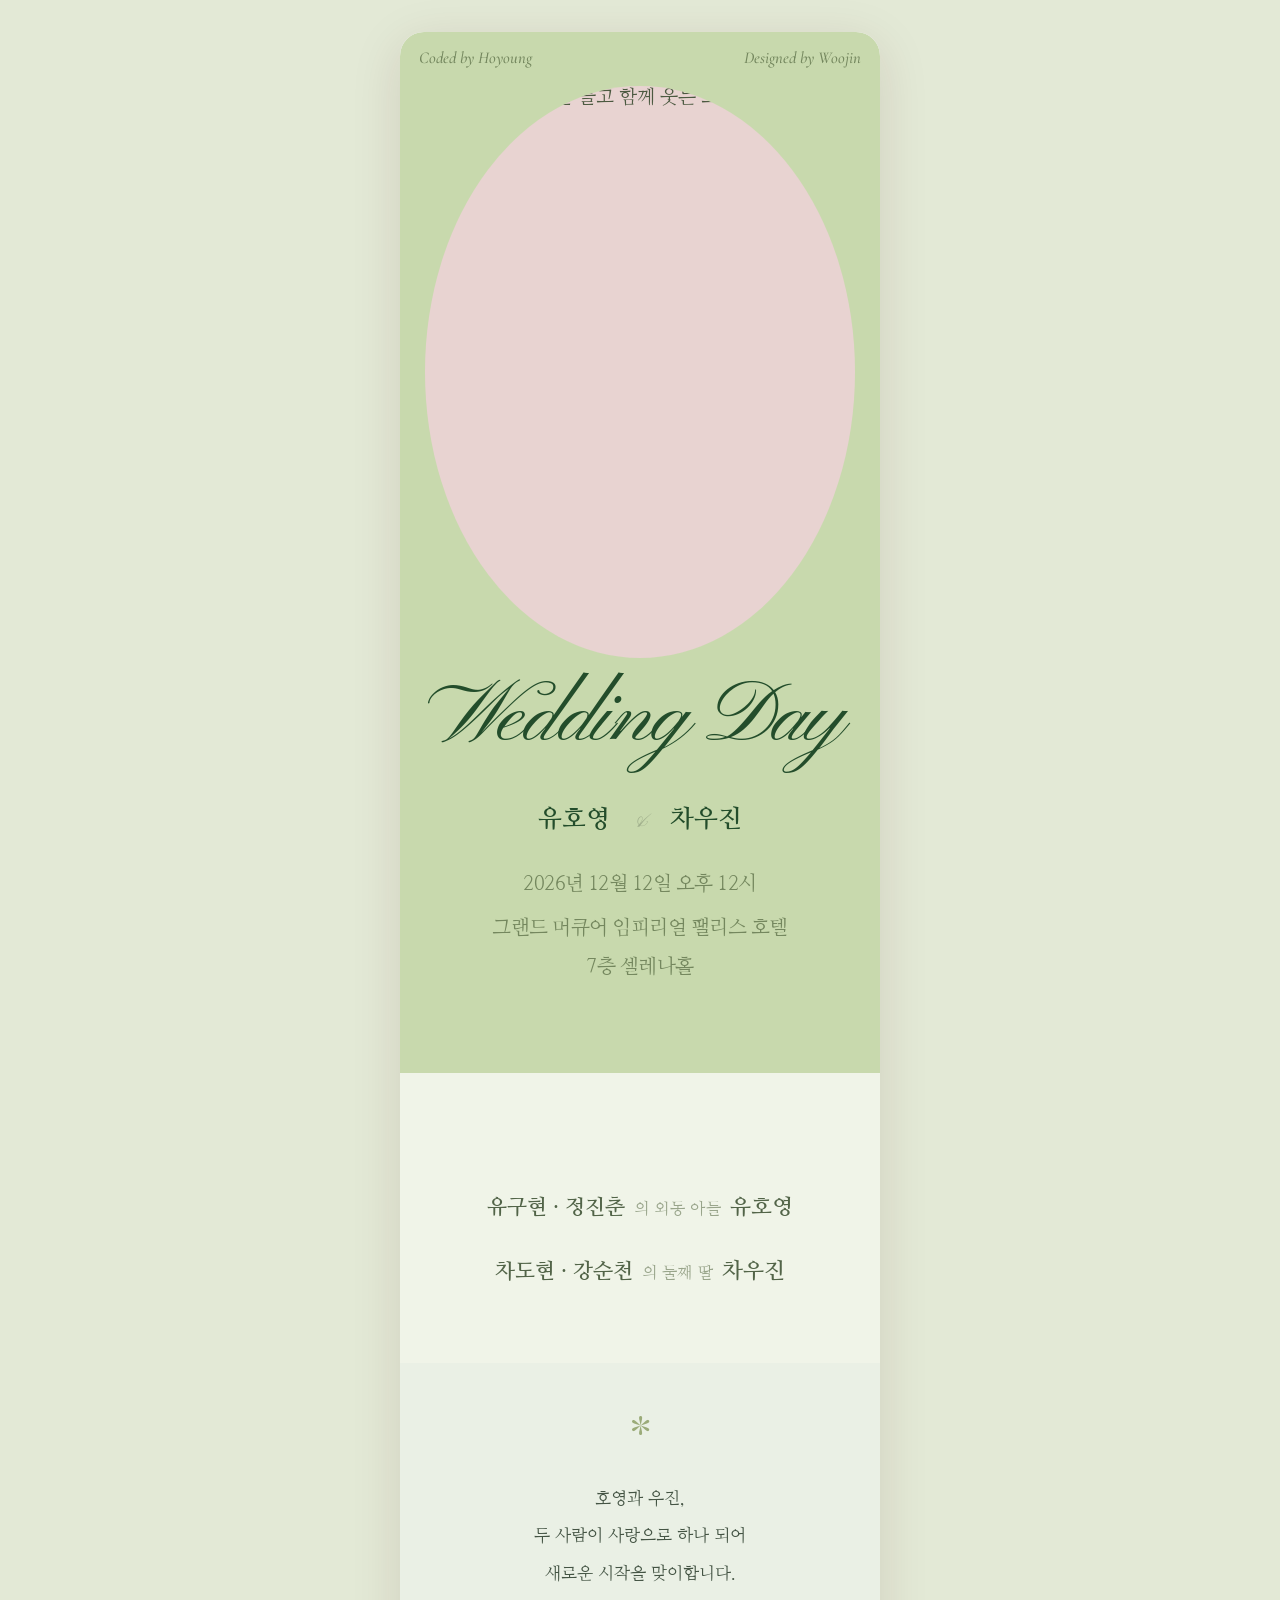
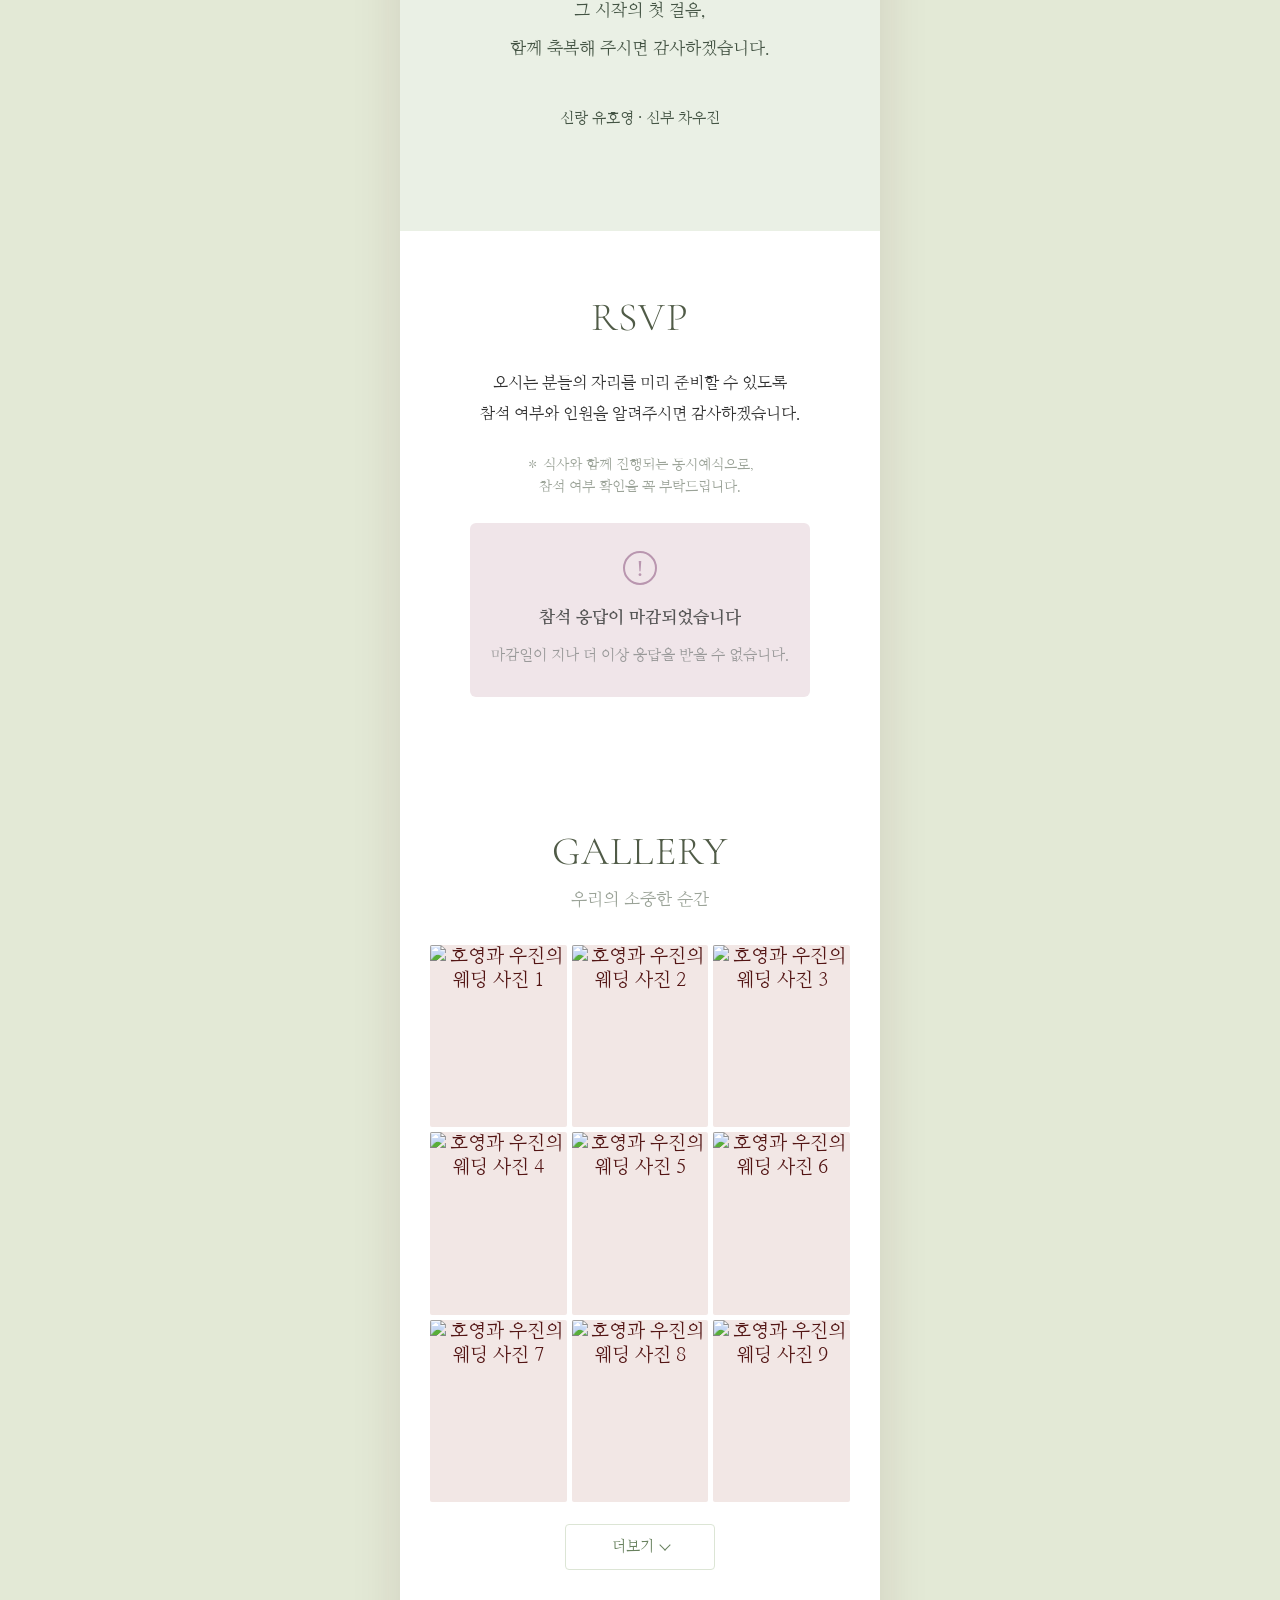
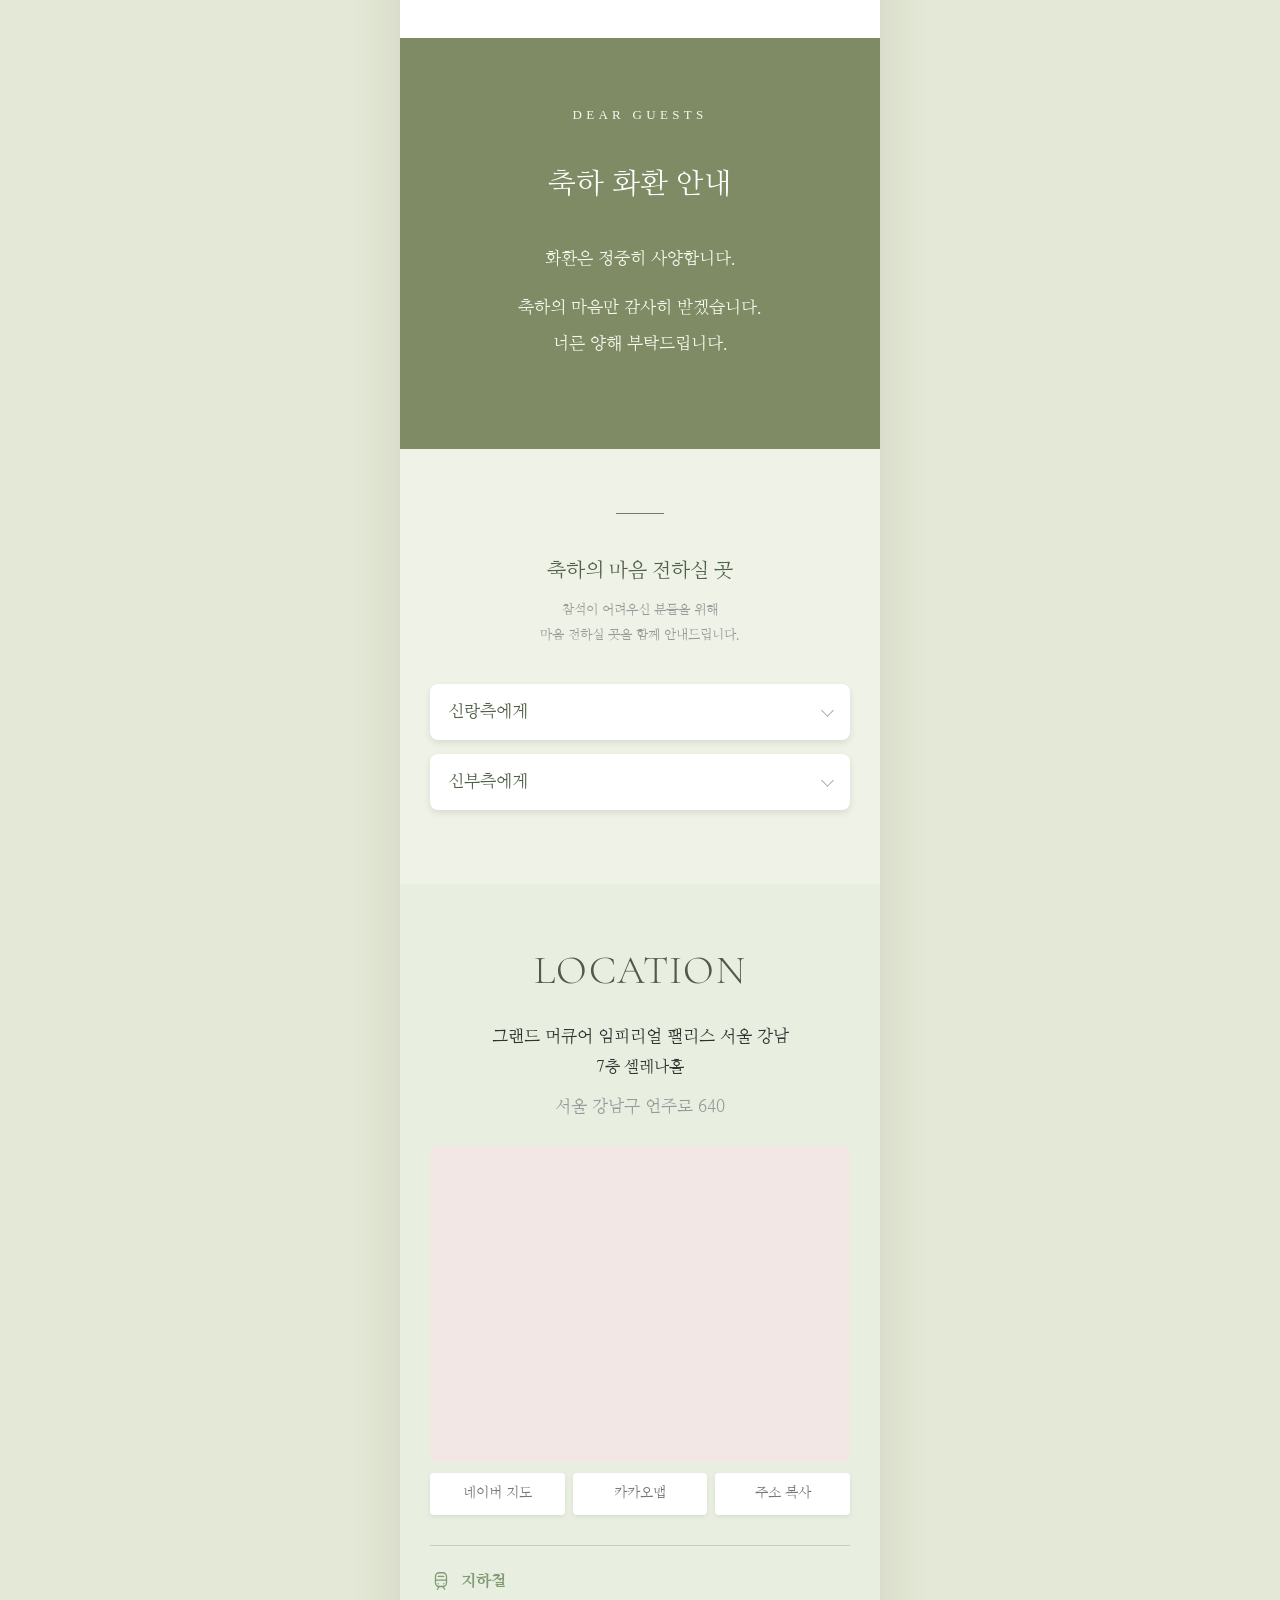
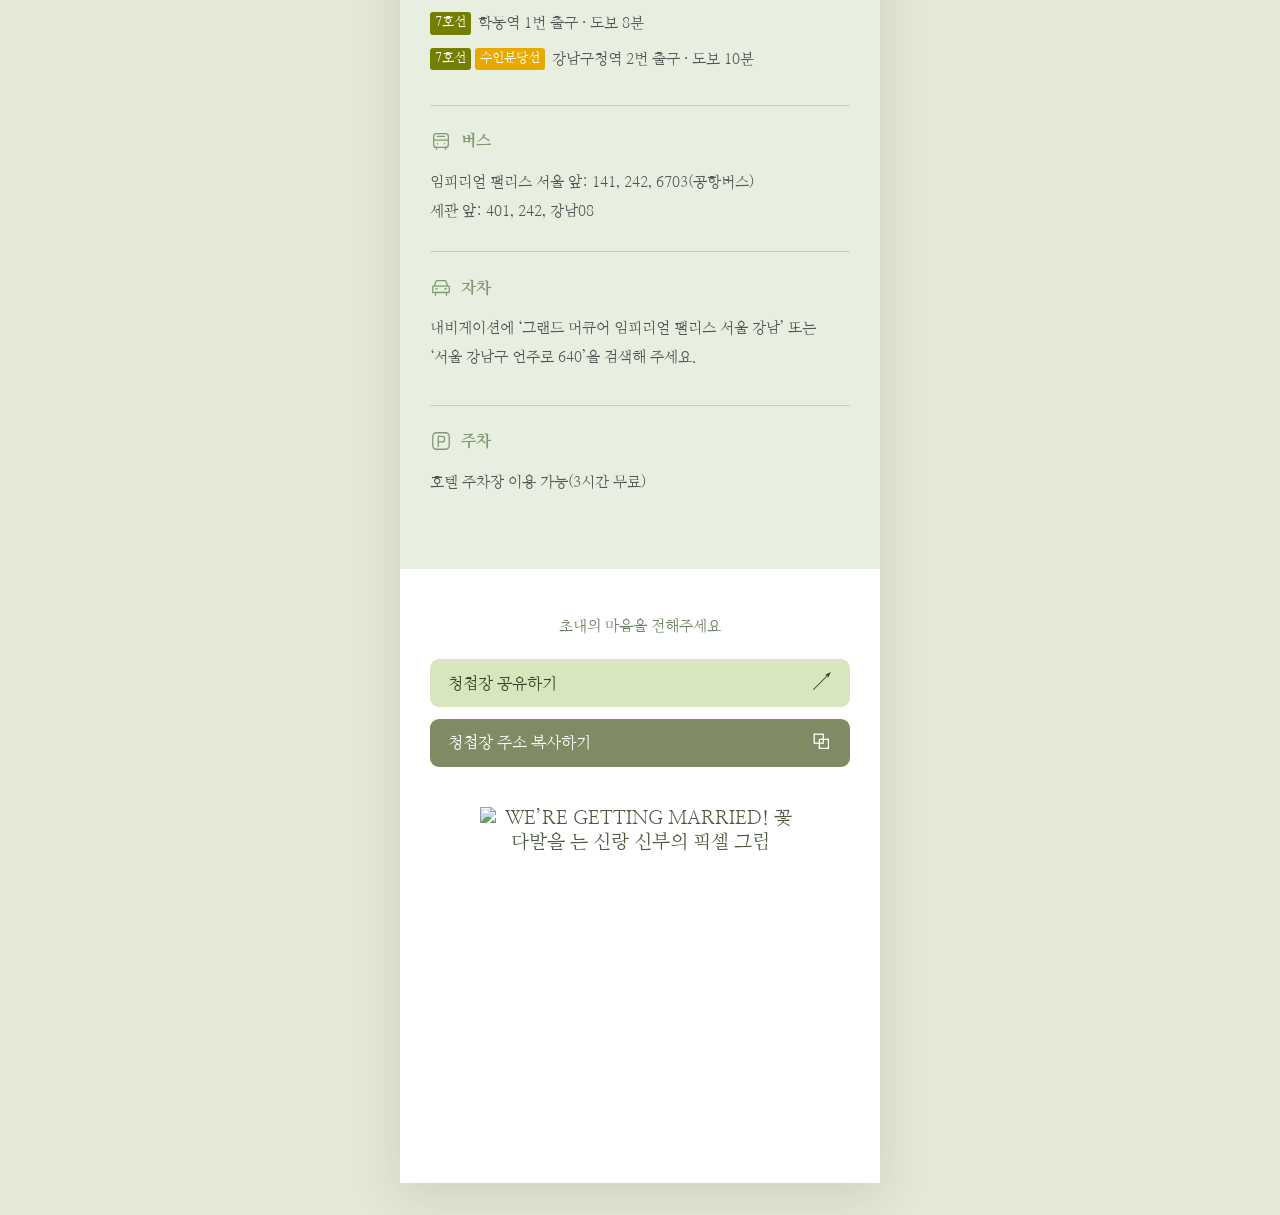
==== share.html @ ba8b5c16 "Add files via upload" ====
<!doctype html><html lang="ko"><head><meta charset="utf-8"><meta name="viewport" content="width=device-width,initial-scale=1"><title>호영과 우진, 결혼합니다</title><meta name="description" content="2026년 12월 12일 토요일 오후 12시">
<link rel="canonical" href="https://hoyoung-woojin.github.io/Wedding_Invitation/share.html">
<meta property="og:type" content="website"><meta property="og:locale" content="ko_KR"><meta property="og:title" content="유호영 ♥ 차우진 결혼합니다"><meta property="og:description" content="2026년 12월 12일 토요일 오후 12시"><meta property="og:url" content="https://hoyoung-woojin.github.io/Wedding_Invitation/share.html"><meta property="og:image" content="https://hoyoung-woojin.github.io/wedding-invitation/images/thumbnail_v2.jpg"><meta property="og:image:width" content="1200"><meta property="og:image:height" content="630"><meta property="og:image:alt" content="유호영 ♥ 차우진 결혼합니다"><meta name="twitter:card" content="summary_large_image"><meta name="twitter:title" content="유호영 ♥ 차우진 결혼합니다"><meta name="twitter:description" content="2026년 12월 12일 토요일 오후 12시"><meta name="twitter:image" content="https://hoyoung-woojin.github.io/wedding-invitation/images/thumbnail_v2.jpg">
<style>

@import url('https://fonts.googleapis.com/css2?family=Cormorant:ital,wght@1,500&family=Cormorant+Garamond:wght@300&family=Pinyon+Script&display=swap');

@import url('https://fonts.googleapis.com/css2?family=Nanum+Myeongjo:wght@400;700;800&display=swap');



*{box-sizing:border-box}body{margin:0;background:#d0b5b3;color:#531514;font-family:Georgia,'Noto Serif KR',serif}main{max-width:480px;margin:32px auto;background:#f2e7e5;border-radius:24px 24px 0 0;min-height:90vh;text-align:center;box-shadow:0 12px 50px #53151420}header{padding:70px 24px;background:#e8d3d1;border-radius:inherit}h1{font-size:calc(48px + 2pt);font-weight:400;font-style:italic;margin:12px 0 32px}h2{font-weight:400}p{line-height:1.8}section{padding:38px 24px;background:white}button,input,select,textarea{font:inherit}button{cursor:pointer;min-height:46px;padding:10px 18px;border-radius:9px;border:1px solid #8d615f;background:white;color:#531514}button.primary{background:#8d615f;color:white;border-color:#8d615f}dialog{width:min(440px,calc(100% - 28px));max-height:90dvh;border:0;border-radius:16px;padding:26px;color:#313131;background:#fff;overflow:auto}dialog::backdrop{background:rgba(0,0,0,.5)}dialog h2{text-align:center;margin-top:0;font-size:calc(30px + 2pt)}label{display:block;margin:16px 0 6px;font-size:calc(14px + 2pt)}input,select,textarea{display:block;width:100%;border:1px solid #d9cfcc;border-radius:7px;padding:12px;background:white;color:#313131}fieldset{padding:0;border:0;margin:14px 0}legend{font-size:calc(14px + 2pt);margin-bottom:7px}.options{display:flex;gap:8px}.options label{flex:1;margin:0;display:flex;align-items:center;gap:7px;padding:12px;border:1px solid #d9cfcc;border-radius:7px}.options input{width:auto}small{display:block;line-height:1.6;color:#777}.actions{display:flex;gap:10px;margin-top:22px}.actions button{flex:1}.consent{display:flex;align-items:flex-start;gap:8px;line-height:1.5}.consent input{width:auto;margin-top:4px}#status{line-height:1.6;font-size:calc(14px + 2pt)}button:disabled{opacity:.6;cursor:wait}[hidden]{display:none!important}@media(max-width:500px){main{margin:0;border-radius:0}header{padding-top:54px}}







body{font-family:'Nanum Myeongjo',serif}header h1{font-family:'Pinyon Script',cursive;font-style:normal;color:#521514;font-size:calc(64px + 2pt)}header h2{font-weight:700;font-size:calc(22px + 2pt)}header p{color:#8d615f;font-size:calc(14px + 2pt)}.credits{display:flex;justify-content:space-between;font-family:'Cormorant',serif;font-style:italic;font-size:calc(16px + 2pt);color:#8d615f;margin-bottom:35px}section h2{font-family:'Cormorant Garamond',serif;font-size:calc(38px + 2pt);font-weight:300;color:#313131}section p{font-size:calc(14px + 2pt);color:#313131}section small{color:#aeaeae}dialog{background:#f8f8f8;border-radius:5px;padding:30px 22px 22px;width:min(400px,calc(100% - 32px));max-height:88dvh}dialog h2{font-size:calc(19px + 2pt);margin:2px 0 14px}dialog>.intro{text-align:center;color:#b996af;font-size:calc(12px + 2pt);margin-bottom:24px}label,legend{color:#777;font-size:calc(12px + 2pt)}input,textarea{border:1px solid #eee;border-radius:5px;box-shadow:0 2px 5px #00000012;font-size:calc(14px + 2pt)}.options label{position:relative;justify-content:center;background:white;border-color:#eee;box-shadow:0 2px 5px #00000018;color:#999;font-size:calc(13px + 2pt)}.options label:has(input:checked){background:#b996af;border-color:#b996af;color:white}.options input{position:absolute;width:1px;height:1px;opacity:0}.options label:focus-within{outline:2px solid #8d615f;outline-offset:2px}button.primary{background:#b996af;border-color:#b996af}button{border-radius:5px}button:focus-visible{outline:2px solid #531514;outline-offset:3px}.counter{display:flex;align-items:center;justify-content:space-between;background:white;padding:10px 12px;border:1px solid #eee;border-radius:5px}.counter span{font-size:calc(13px + 2pt)}.counter-controls{display:flex;align-items:center;gap:15px}.counter button{padding:0;width:44px;min-height:44px;font-size:calc(22px + 2pt);color:#8d615f;border-color:#d0b5b3}.counter output{min-width:25px;text-align:center;font-size:calc(17px + 2pt)}.counter button:disabled{opacity:.35;cursor:default}#total{font-size:calc(12px + 2pt);color:#8d615f;margin:8px 0 14px}.privacy{margin-top:14px;font-size:calc(10px + 2pt)}.consent{font-size:calc(11px + 2pt)}.actions{margin-top:16px}.actions button{font-size:calc(13px + 2pt)}.actions #close{flex:0 0 80px;border-color:#ddd;color:#777}#status:empty{display:none}@media(max-width:500px){dialog{padding:26px 18px 18px}header h1{font-size:calc(58px + 2pt)}}



#welcome{width:min(360px,calc(100% - 40px));padding:38px 22px 16px;text-align:center;background:#fafafa;box-shadow:0 10px 35px #00000020}#welcome h2{color:#b996af;font-size:calc(21px + 2pt);margin:4px 0 16px}.welcome-note{color:#999;font-size:calc(13px + 2pt);line-height:1.8;margin:0 0 26px}.wedding-card{background:#e7dce8;padding:20px 18px 24px;border-radius:5px;color:#827b82;font-size:calc(14px + 2pt);line-height:1.9}.wedding-card .couple{font-size:calc(14px + 2pt);color:#555;margin:2px 0 18px}.couple span{padding:0 8px}.wedding-card hr{border:0;border-top:1px solid #d9ccdc;margin:0 0 18px}.wedding-card p{margin:16px 0}.wedding-card .primary{display:block;width:100%;margin-top:22px;font-size:calc(14px + 2pt)}#welcome-close{border:0;background:transparent;color:#999;margin:14px auto 0;min-width:90px;font-size:calc(14px + 2pt)}



.consent{display:grid;grid-template-columns:16px minmax(0,1fr);align-items:center;column-gap:8px;line-height:1.6;min-height:28px}.consent input[type="checkbox"]{display:block;width:16px;height:16px;min-width:16px;margin:0;padding:0;box-shadow:none;border-radius:0;accent-color:#b996af}.consent span{display:block;margin:0;padding:0}



/* iPhone: keep editable controls at 16px to avoid focus zoom. */

#form input:not([type="checkbox"]):not([type="radio"]):not([type="hidden"]),#form textarea,#form select{font-size:calc(16px + 2pt)}

.privacy{display:block;width:100%;margin:18px 0 0;padding:0;font-size:calc(10px - 1pt + 2pt);color:#aaa;line-height:1.8;text-align:justify;overflow-wrap:anywhere}

@keyframes popup-fade-in{from{opacity:0;transform:translateY(8px)}to{opacity:1;transform:translateY(0)}}

@keyframes backdrop-fade-in{from{background-color:rgba(0,0,0,0)}to{background-color:rgba(0,0,0,.5)}}

dialog[open]{animation:popup-fade-in .4s ease-out both}dialog[open]::backdrop{animation:backdrop-fade-in .4s ease-out both}

@media(prefers-reduced-motion:reduce){dialog[open],dialog[open]::backdrop{animation:none}}



#phone::placeholder{font-size:calc(13px + 2pt);opacity:1;color:#999}

.privacy{padding:0 5px;letter-spacing:-.3px;word-break:keep-all;overflow-wrap:normal;text-align:justify}


/* 본문 1차: RSVP 모달 스타일은 기존 최종본 유지 */
.cover{padding:22px 26px 56px;background:#e8d3d1}.cover .credits{font-size:calc(17px + 2pt);margin:0 0 22px;gap:12px}.cover-photo{width:100%;max-width:320px;aspect-ratio:3/4;margin:0 auto;overflow:hidden;border-radius:50%;background:#f3e9e7;position:relative}.cover-photo img{display:block;width:100%;height:100%;object-fit:cover;object-position:center}.photo-placeholder{height:100%;display:flex;flex-direction:column;align-items:center;justify-content:center;gap:18px;color:#b18f8c;font-size:calc(12px + 2pt);letter-spacing:.03em;background:radial-gradient(ellipse at 40% 30%,#fff8f4,#eddbd7)}.photo-initials{font-family:'Cormorant',serif;font-style:italic;font-size:calc(52px + 2pt);font-weight:500;letter-spacing:0}.cover h1{position:relative;font-family:'Pinyon Script',cursive;font-size:calc(clamp(48px,13vw,66px) + 2pt);font-weight:400;line-height:1.15;margin:-12px 0 24px;color:#521514}.cover h2{font-size:calc(19px + 2pt);font-weight:700;margin:0 0 18px}.name-divider{font-family:'Cormorant',serif;font-style:italic;font-weight:500;font-size:calc(18px + 2pt);margin:0 9px}.cover p{font-size:calc(12px + 2pt);line-height:1.9;color:#8d615f}.cover-date{margin:0 0 7px}.cover-venue{margin:0}.family{background:#f2e7e5;padding:46px 16px 24px}.family p{display:flex;align-items:baseline;justify-content:center;gap:6px;flex-wrap:wrap;font-size:calc(12px + 2pt);line-height:1.9;color:#531514;margin:9px 0}.family .relationship{font-size:calc(10px + 2pt);color:#8d615f}.family strong{font-size:calc(13px + 2pt);font-weight:700}.invitation{background:#f2e7e5;padding:32px 18px 60px}.invitation-star{display:block;color:#b996af;font-size:calc(29px + 2pt);margin-bottom:23px}.invitation p{font-size:calc(14px + 2pt);line-height:2.1;color:#313131;margin:0}.invitation .signature{font-size:calc(12px + 2pt);margin-top:25px}.rsvp-section{padding:48px 20px 52px}.rsvp-section h2{margin:0 0 22px}.rsvp-section p{font-size:calc(13px + 2pt);line-height:1.9}.rsvp-section small{font-size:calc(11px + 2pt)}.rsvp-section button{width:min(100%,300px);margin-top:12px;font-size:calc(13px + 2pt)}
@media(max-width:500px){.cover{padding:20px 24px 48px}.cover .credits{font-size:calc(15px + 2pt)}.cover-photo{max-width:300px}.cover h1{font-size:calc(clamp(44px,13vw,62px) + 2pt)}.cover h2{font-size:calc(18px + 2pt)}}

.gallery-section{background:#fff;padding:48px 20px 52px}.gallery-section h2{margin:0 0 12px}.gallery-caption{font-size:calc(11px!important + 2pt);color:#aeaeae!important;margin:0 0 25px}.gallery-grid{display:grid;grid-template-columns:repeat(3,minmax(0,1fr));gap:6px}.gallery-thumb{border:0;border-radius:2px;padding:0;min-height:0;aspect-ratio:3/4;overflow:hidden;display:block;width:100%;background:#f2e7e5}.gallery-thumb img{display:block;width:100%;height:100%;object-fit:cover}.gallery-placeholder{width:100%;height:100%;display:flex;flex-direction:column;align-items:center;justify-content:center;gap:9px;background:linear-gradient(145deg,#f6edeb,#e8d3d1);color:#9f7f7c;font-size:calc(9px + 2pt)}.gallery-placeholder span{font-family:'Cormorant Garamond',serif;font-size:calc(27px + 2pt);font-weight:300}.gallery-thumb:nth-child(3n+2) .gallery-placeholder{background:linear-gradient(145deg,#eee7ed,#e1d2df)}#gallery-more{display:block;border:1px solid #e9dedc;border-radius:4px;margin:22px auto 0;padding:10px 22px;color:#8d615f;font-size:calc(12px + 2pt);width:150px}.gallery-reveal{animation:gallery-reveal .4s ease both}@keyframes gallery-reveal{from{opacity:0;transform:translateY(8px)}to{opacity:1;transform:translateY(0)}}#photo-modal{width:100vw;max-width:none;height:100dvh;max-height:none;margin:0;border-radius:0;padding:0;background:#171417;color:#fff;overflow:hidden}#photo-modal::backdrop{background:#171417}.photo-toolbar{position:absolute;top:0;left:0;right:0;z-index:2;display:flex;align-items:center;justify-content:space-between;padding:calc(10px + env(safe-area-inset-top)) 18px 10px;background:linear-gradient(#0008,transparent);font-size:calc(13px + 2pt)}.photo-toolbar button,.photo-navigation button{border:0;background:#ffffff15;color:white;min-height:44px;border-radius:4px}.photo-toolbar button{font-size:calc(13px + 2pt)}#photo-stage{width:100%;height:100%;display:flex;align-items:center;justify-content:center;padding:75px 18px 85px;touch-action:pan-y;user-select:none}#photo-stage img{display:block;max-width:100%;max-height:100%;object-fit:contain}#photo-stage .gallery-placeholder{width:min(100%,440px);height:auto;aspect-ratio:3/4;max-height:100%;border-radius:3px;font-size:calc(13px + 2pt)}#photo-stage .gallery-placeholder span{font-size:calc(60px + 2pt)}.photo-navigation{position:absolute;bottom:calc(20px + env(safe-area-inset-bottom));left:0;right:0;display:flex;justify-content:center;gap:26px}.photo-navigation button{width:54px;font-size:calc(30px + 2pt);padding:0}
@media(prefers-reduced-motion:reduce){.gallery-reveal{animation:none}}

.account-section{padding:48px 24px 50px;background:#f2e7e5;color:#531514}.account-section #account-heading{font-family:'Nanum Myeongjo',serif;font-size:calc(20px + 2pt);color:#531514;font-weight:400;margin:0 0 18px}.account-intro{font-size:calc(12px!important + 2pt);color:#8d615f!important;margin:0 0 28px}.account-group{border:1px solid #dfcecb;border-radius:5px;background:#fbf7f6;margin:10px 0;text-align:left;overflow:hidden}.account-group summary{display:flex;align-items:center;justify-content:space-between;cursor:pointer;list-style:none;padding:16px 18px;min-height:50px;font-size:calc(13px + 2pt);color:#531514}.account-group summary::-webkit-details-marker{display:none}.account-group summary::after{content:'+';font-size:calc(19px + 2pt);color:#8d615f}.account-group[open] summary::after{content:'−'}.account-group summary:focus-visible{outline:2px solid #8d615f;outline-offset:-3px}.account-list{padding:0 16px}.account-row{display:grid;grid-template-columns:minmax(0,1fr) auto;gap:12px;align-items:center;padding:15px 0;border-top:1px solid #eadeda}.account-person{display:block;color:#531514;font-size:calc(12px + 2pt);margin-bottom:7px}.account-number{display:block;color:#8d615f;font-size:calc(12px + 2pt);line-height:1.6;overflow-wrap:anywhere}.account-copy{padding:7px 12px;min-height:44px;border:1px solid #d8c4c1;color:#8d615f;background:transparent;font-size:calc(11px + 2pt)}.account-pending{font-size:calc(11px + 2pt);color:#aaa}.account-status{font-size:calc(12px!important + 2pt);color:#8d615f!important;line-height:1.7;margin:14px 0 0}.account-status:empty{display:none}#account-manual{text-align:left;margin-top:12px}#account-manual label{font-size:calc(11px + 2pt);color:#8d615f}#account-copy-text{font-size:calc(16px + 2pt);user-select:text}

.location-section{background:#fff;padding:48px 24px 52px}.location-section h2{margin:0 0 24px}.location-venue{font-size:calc(14px!important + 2pt);line-height:1.9;color:#313131!important;margin:0 0 10px}.location-venue span{font-size:calc(13px + 2pt)}.location-address{font-size:calc(12px!important + 2pt);color:#999!important;margin:0 0 24px}.location-map{width:100%;aspect-ratio:4/3;background:#f2e7e5;border-radius:4px;overflow:hidden}.location-map iframe{border:0;width:100%;height:100%;display:block}.map-buttons{display:grid;grid-template-columns:repeat(3,minmax(0,1fr));gap:6px;margin-top:12px}.map-buttons a,.map-buttons button{display:flex;align-items:center;justify-content:center;min-height:44px;padding:8px 3px;border:1px solid #e5d8d5;border-radius:4px;background:#fff;color:#8d615f;text-decoration:none;font-family:inherit;font-size:calc(11px + 2pt)}.map-buttons a:focus-visible,.hotel-phone:focus-visible{outline:2px solid #8d615f;outline-offset:3px}#location-status{font-size:calc(11px!important + 2pt);color:#8d615f!important;margin:12px 0 0}#location-status:empty{display:none}#address-manual{text-align:left;margin-top:10px}#address-copy-text{font-size:calc(16px + 2pt);user-select:text}.transport-info{text-align:left;margin-top:24px}.transport-block{padding:21px 0;border-bottom:1px solid #eee5e3}.transport-block h3{font-size:calc(13px + 2pt);font-weight:700;color:#531514;margin:0 0 11px}.transport-block p{font-size:calc(12px + 2pt);line-height:1.9;color:#777;margin:7px 0;word-break:keep-all}.line-badge{display:inline-block;border-radius:3px;padding:0 5px;margin:0 2px 3px 0;color:white;font-size:calc(10px + 2pt);line-height:1.8}.line-seven{background:#747f00}.line-bundang{background:#e7a900}.hotel-phone{display:inline-block;margin-top:22px;font-size:calc(11px + 2pt);text-decoration:none;color:#999;min-height:44px;padding:12px}

.share-section{background:#f2e7e5;padding:36px 24px 50px}.share-section #share-heading{font-family:'Nanum Myeongjo',serif;color:#8d615f;font-size:calc(14px + 2pt);font-weight:400;margin:0 0 23px}.share-buttons{display:grid;gap:10px;max-width:300px;margin:auto}.share-buttons button{font-size:calc(13px + 2pt);min-height:46px}.share-buttons #copy-invitation{color:#8d615f;border-color:#d8c4c1;background:transparent}#share-status{font-size:calc(11px!important + 2pt);color:#8d615f!important;line-height:1.7;margin:16px 0 0}#share-status:empty{display:none}#share-manual{text-align:left;margin-top:12px}#share-copy-text{font-size:calc(16px + 2pt);user-select:text}
</style><link rel="stylesheet" href="design.css"><link rel="stylesheet" href="v2-theme.css"></head><body><main>
<header class="cover" aria-label="결혼식 안내">
  <div class="credits"><span>Coded by Hoyoung</span><span>Designed by Woojin</span></div>
  <div class="cover-photo" id="cover-photo">
    <img class="cover-portrait" src="images/cover-photo.jpg" alt="꽃다발을 들고 함께 웃는 호영과 우진" fetchpriority="high">
  </div>
  <h1>Wedding Day</h1>
  <h2>유호영 <span class="name-divider">&amp;</span> 차우진</h2>
  <p class="cover-date">2026년 12월 12일 오후 12시</p>
  <p class="cover-venue">그랜드 머큐어 임피리얼 팰리스 호텔<br>7층 셀레나홀</p>
</header>
<section class="family" aria-label="양가 혼주 정보">
  <p><span class="parents"><b style="font-weight:700">유구현</b> · <b style="font-weight:700">정진춘</b></span><span class="relationship">의 외동 아들</span><strong>유호영</strong></p>
  <p><span class="parents"><b style="font-weight:700">차도현</b> · <b style="font-weight:700">강순천</b></span><span class="relationship">의 둘째 딸</span><strong>차우진</strong></p>
</section>
<section class="invitation" aria-label="모시는 글">
  <span class="invitation-star" aria-hidden="true">✽</span>
  <p>호영과 우진,<br>두 사람이 사랑으로 하나 되어<br>새로운 시작을 맞이합니다.<br>그 시작의 첫 걸음,<br>함께 축복해 주시면 감사하겠습니다.</p>
  <p class="signature">신랑 유호영 · 신부 차우진</p>
</section>
<section class="rsvp-section" aria-labelledby="rsvp-heading"><h2 id="rsvp-heading">RSVP</h2><p>오시는 분들의 자리를 미리 준비할 수 있도록<br>참석 여부와 인원을 알려주시면 감사하겠습니다.</p><small>✽ 식사와 함께 진행되는 동시예식으로,<br>참석 여부 확인을 꼭 부탁드립니다.</small><p><button class="primary" id="open">참석 여부 전달하기</button></p></section>
<section class="gallery-section" aria-labelledby="gallery-heading"><h2 id="gallery-heading">Gallery</h2><p class="gallery-caption">우리의 소중한 순간</p><div class="gallery-grid" id="gallery-grid"></div><button type="button" id="gallery-more" aria-expanded="false" aria-controls="gallery-grid">더보기 <span class="gallery-chevron" aria-hidden="true"></span></button></section>
<section class="flower-notice" aria-labelledby="flower-heading"><p class="flower-kicker">DEAR GUESTS</p><h2 id="flower-heading">축하 화환 안내</h2><p>화환은 정중히 사양합니다.</p><p>축하의 마음만 감사히 받겠습니다.<br>너른 양해 부탁드립니다.</p></section><section class="account-section" aria-labelledby="account-heading"><h2 id="account-heading">축하의 마음 전하실 곳</h2><p class="account-intro">참석이 어려우신 분들을 위해<br>마음 전하실 곳을 함께 안내드립니다.</p><div id="account-groups"></div><p id="account-status" class="account-status" role="status" aria-live="polite"></p><div id="account-manual" hidden><label for="account-copy-text">아래 계좌번호를 길게 눌러 복사해 주세요.</label><input id="account-copy-text" type="text" readonly aria-label="직접 복사할 계좌번호"></div></section>
<section class="location-section" aria-labelledby="location-heading"><h2 id="location-heading">Location</h2><p class="location-venue">그랜드 머큐어 임피리얼 팰리스 서울 강남<br><span>7층 셀레나홀</span></p><p class="location-address">서울 강남구 언주로 640</p><div class="location-map"><iframe title="예식장 위치 지도" src="https://maps.google.com/maps?q=%EA%B7%B8%EB%9E%9C%EB%93%9C%20%EB%A8%B8%ED%81%90%EC%96%B4%20%EC%9E%84%ED%94%BC%EB%A6%AC%EC%96%BC%20%ED%8C%B0%EB%A6%AC%EC%8A%A4%20%EC%84%9C%EC%9A%B8%20%EA%B0%95%EB%82%A8%20%EC%84%9C%EC%9A%B8%20%EA%B0%95%EB%82%A8%EA%B5%AC%20%EC%96%B8%EC%A3%BC%EB%A1%9C%20640&amp;output=embed&amp;hl=ko" loading="lazy" referrerpolicy="no-referrer-when-downgrade" allowfullscreen></iframe></div><div class="map-buttons"><a href="https://map.naver.com/p/search/%EA%B7%B8%EB%9E%9C%EB%93%9C%20%EB%A8%B8%ED%81%90%EC%96%B4%20%EC%9E%84%ED%94%BC%EB%A6%AC%EC%96%BC%20%ED%8C%B0%EB%A6%AC%EC%8A%A4%20%EC%84%9C%EC%9A%B8%20%EA%B0%95%EB%82%A8%20%EC%84%9C%EC%9A%B8%20%EA%B0%95%EB%82%A8%EA%B5%AC%20%EC%96%B8%EC%A3%BC%EB%A1%9C%20640" target="_blank" rel="noopener noreferrer">네이버 지도</a><a href="https://map.kakao.com/?q=%EA%B7%B8%EB%9E%9C%EB%93%9C%20%EB%A8%B8%ED%81%90%EC%96%B4%20%EC%9E%84%ED%94%BC%EB%A6%AC%EC%96%BC%20%ED%8C%B0%EB%A6%AC%EC%8A%A4%20%EC%84%9C%EC%9A%B8%20%EA%B0%95%EB%82%A8%20%EC%84%9C%EC%9A%B8%20%EA%B0%95%EB%82%A8%EA%B5%AC%20%EC%96%B8%EC%A3%BC%EB%A1%9C%20640" target="_blank" rel="noopener noreferrer">카카오맵</a><button type="button" id="copy-address">주소 복사</button></div><p id="location-status" role="status" aria-live="polite"></p><div id="address-manual" hidden><label for="address-copy-text">아래 주소를 길게 눌러 복사해 주세요.</label><input id="address-copy-text" readonly value="서울 강남구 언주로 640" aria-label="직접 복사할 예식장 주소"></div><div class="transport-info"><div class="transport-block"><h3><svg class="transport-icon" viewBox="0 0 24 24" fill="none" stroke="currentColor" stroke-width="1.4" stroke-linecap="round" stroke-linejoin="round" aria-hidden="true"><rect x="6" y="3" width="12" height="15" rx="4"/><path d="M6 11h12M9 7h6M8 21l2-3m6 3-2-3"/><path d="M9 15h.01M15 15h.01"/></svg><span>지하철</span></h3><p class="subway-row"><span class="subway-lines"><span class="line-badge line-seven">7호선</span></span><span class="subway-description">학동역 1번 출구 · 도보 8분</span></p><p class="subway-row"><span class="subway-lines"><span class="line-badge line-seven">7호선</span><span class="line-badge line-bundang">수인분당선</span></span><span class="subway-description">강남구청역 2번 출구 · 도보 10분</span></p></div><div class="transport-block"><h3><svg class="transport-icon" viewBox="0 0 24 24" fill="none" stroke="currentColor" stroke-width="1.4" stroke-linecap="round" stroke-linejoin="round" aria-hidden="true"><rect x="4" y="4" width="16" height="15" rx="3"/><path d="M4 11h16M8 7h8M7 19v2m10-2v2M8 15h.01M16 15h.01"/></svg><span>버스</span></h3><p>임피리얼 팰리스 서울 앞: 141, 242, 6703(공항버스)</p><p>세관 앞: 401, 242, 강남08</p></div><div class="transport-block"><h3><svg class="transport-icon" viewBox="0 0 24 24" fill="none" stroke="currentColor" stroke-width="1.4" stroke-linecap="round" stroke-linejoin="round" aria-hidden="true"><path d="m5 10 2-5h10l2 5M3 11h18v7H3zM6 18v3m12-3v3M6 14h2m8 0h2"/></svg><span>자차</span></h3><p>내비게이션에 ‘그랜드 머큐어 임피리얼 팰리스 서울 강남’ 또는 ‘서울 강남구 언주로 640’을 검색해 주세요.</p></div><div class="transport-block"><h3><svg class="transport-icon" viewBox="0 0 24 24" fill="none" stroke="currentColor" stroke-width="1.4" stroke-linecap="round" stroke-linejoin="round" aria-hidden="true"><rect x="3" y="3" width="18" height="18" rx="4"/><path d="M9 18V7h4a3 3 0 0 1 0 6H9"/></svg><span>주차</span></h3><p>호텔 주차장 이용 가능(3시간 무료)</p></div></div></section><section class="share-section" aria-labelledby="share-heading"><h2 id="share-heading">초대의 마음을 전해주세요</h2><div class="share-buttons"><button type="button" class="primary" id="share-invitation"><span class="share-button-label">청첩장 공유하기</span></button><button type="button" id="copy-invitation"><span class="share-button-label">청첩장 주소 복사하기</span></button></div><p id="share-status" role="status" aria-live="polite"></p><div id="share-manual" hidden><label for="share-copy-text">아래 주소를 길게 눌러 복사해 주세요.</label><input id="share-copy-text" type="text" readonly aria-label="청첩장 주소"></div></section><section class="ending-section" aria-label="결혼 소식"><img src="images/wedding-ending.jpg" alt="WE’RE GETTING MARRIED! 꽃다발을 든 신랑 신부의 픽셀 그림" loading="lazy" draggable="false" width="1254" height="1254"></section></main>

<dialog id="photo-modal" aria-label="갤러리 사진 확대"><div class="photo-toolbar"><span id="photo-position" aria-live="polite"></span><button type="button" id="photo-close" aria-label="사진 확대 닫기">닫기</button></div><div id="photo-stage"></div><div class="photo-navigation"><button type="button" id="photo-prev" aria-label="이전 사진">‹</button><button type="button" id="photo-next" aria-label="다음 사진">›</button></div></dialog>
<dialog id="welcome" aria-labelledby="welcome-title"><h2 id="welcome-title">참석 의사 체크</h2><p class="welcome-note">* 식사와 함께 진행되는 동시예식으로,<br>참석 여부 확인을 꼭 부탁드립니다.</p><div class="wedding-card"><p class="couple">신랑 유호영 <span aria-hidden="true">♥</span> 신부 차우진</p><hr><p>2026년 12월 12일<br>토요일 오후 12시</p><p>그랜드 머큐어 임피리얼 팰리스 호텔<br>7층 셀레나홀</p><button type="button" class="primary" id="welcome-next">참석 의사 체크하기</button></div><button type="button" id="welcome-close">닫기</button></dialog>

<dialog id="modal" aria-labelledby="title"><h2 id="title">참석 의사 체크하기</h2><small class="intro">한 분 한 분을 소중히 모실 수 있도록<br>참석 여부와 인원을 알려주시면 감사하겠습니다.</small><form id="form">

<fieldset><legend>어느 분의 하객이신가요? *</legend><div class="options"><label><input type="radio" name="side" value="신랑측" required>신랑</label><label><input type="radio" name="side" value="신부측" required>신부</label></div></fieldset>

<fieldset><legend>참석하실 수 있나요? *</legend><div class="options"><label><input type="radio" name="attendance" value="참석" required>참석할게요</label><label><input type="radio" name="attendance" value="불참" required>참석이 어려워요</label></div></fieldset>

<label for="name">성함 *</label><input id="name" name="name" required maxlength="40" autocomplete="name">

<div id="companions" hidden><label id="count-label">참석 인원을 알려주세요.</label><div class="counter" role="group" aria-labelledby="count-label"><span>참석 인원 (본인 포함)</span><div class="counter-controls"><button type="button" id="minus" aria-label="참석 인원 한 명 줄이기">−</button><output id="count-display" aria-live="polite">1</output><button type="button" id="plus" aria-label="참석 인원 한 명 늘리기">+</button></div></div><input id="count" name="companion_count" type="hidden" value="0"></div><p id="total" aria-live="polite">참석 여부를 선택해 주세요.</p>

<label for="phone">동명이인 구분을 위해 휴대폰 번호 뒤 4자리를 알려주세요. *</label><input id="phone" name="phone_last4" required inputmode="numeric" pattern="[0-9]{4}" minlength="4" maxlength="4" placeholder="휴대폰 번호 뒤 4자리" autocomplete="off">

<label for="message">전달사항 (선택)</label><textarea id="message" name="message" maxlength="500" rows="2"></textarea>

<small class="privacy">수집 목적: 참석자 식별. 항목: 참석 여부, 성함, 연락처 뒤 4자리, 동행인원, 전달사항. 보유기간: 예식 종료 후 30일까지. 동의하지 않으면 온라인 제출이 어렵습니다.</small>

<label class="consent"><input type="checkbox" id="consent" required checked><span>개인정보 수집·이용에 동의합니다. *</span></label>

<p id="status" role="status" aria-live="polite"></p><div class="actions"><button id="close" type="button">닫기</button><button id="submit" class="primary" type="submit">체크 완료하기</button></div></form></dialog>

<dialog id="share-help" aria-labelledby="share-help-title"><h2 id="share-help-title">청첩장 공유하기</h2><p id="share-help-message"></p><div class="share-help-actions"><a id="share-open-browser" target="_blank" rel="noopener noreferrer">새 창에서 열기</a><button type="button" id="share-help-copy">청첩장 링크 복사</button><button type="button" id="share-help-close">닫기</button></div></dialog>
<script src="image-protection.js"></script>
<script src="share.js"></script>
<script src="location.js"></script>
<script src="accounts.js"></script>
<script src="gallery.js"></script>
<script src="config.js"></script>
<script src="rsvp-connection.js"></script>
<script src="rsvp-deadline.js"></script>
<script>

const modal=document.querySelector('#modal'), form=document.querySelector('#form'), statusEl=document.querySelector('#status'), submit=document.querySelector('#submit'), count=document.querySelector('#count');

let busy=false;

let welcomeTimer=null;

let welcomeTriggered=false;

function onFirstScroll(){

  if(welcomeTriggered)return;

  welcomeTriggered=true;

  window.removeEventListener('scroll',onFirstScroll);

  welcomeTimer=setTimeout(()=>{if(!window.RsvpDeadline.isClosed()&&!modal.open&&!welcome.open){welcome.showModal();document.body.style.overflow='hidden'}},2000);

}

const welcome=document.querySelector('#welcome');

function closeWelcome(){welcome.close();document.body.style.overflow='';document.querySelector('#open').focus()}

document.querySelector('#welcome-close').onclick=closeWelcome;

document.querySelector('#welcome-next').onclick=()=>{welcome.close();openModal()};

welcome.addEventListener('cancel',e=>{e.preventDefault();closeWelcome()});



function openModal(){if(window.RsvpDeadline.isClosed()){window.RsvpDeadline.refresh();return;}welcomeTriggered=true;window.removeEventListener('scroll',onFirstScroll);clearTimeout(welcomeTimer);if(welcome.open)welcome.close();if(modal.open)return;modal.showModal();document.body.style.overflow='hidden'}

function closeModal(){if(busy)return;modal.close();document.body.style.overflow='';document.querySelector('#open').focus()}

document.querySelector('#open').onclick=openModal;document.querySelector('#close').onclick=closeModal;

modal.addEventListener('cancel',e=>{e.preventDefault();closeModal()});

const minus=document.querySelector('#minus'),plus=document.querySelector('#plus');

function changeCount(delta){if(busy)return;count.value=Math.max(0,Math.min(20,Number(count.value)+delta));update()}

minus.onclick=()=>changeCount(-1);plus.onclick=()=>changeCount(1);

function update(){document.querySelector('#count-display').textContent=1+Number(count.value);minus.disabled=busy||Number(count.value)<=0;plus.disabled=busy||Number(count.value)>=20;const a=new FormData(form).get('attendance');document.querySelector('#companions').hidden=a!=='참석';count.disabled=a!=='참석';document.querySelector('#total').textContent=a==='참석'?'본인 포함 총 '+(1+Number(count.value||0))+'명':a==='불참'?'총 참석인원 0명':'참석 여부를 선택해 주세요.'}

form.addEventListener('input',update);form.addEventListener('change',update);

function finish(){busy=false;submit.disabled=window.RsvpDeadline.isClosed();document.querySelector('#close').disabled=false;submit.textContent='체크 완료하기';update()}

form.addEventListener('submit',e=>{e.preventDefault();if(window.RsvpDeadline.isClosed()){window.RsvpDeadline.refresh();return;}if(busy||!form.reportValidity())return;

const data=Object.fromEntries(new FormData(form));data.companion_count=data.attendance==='참석'?Number(count.value):0;data.consent=document.querySelector('#consent').checked;

busy=true;update();submit.disabled=true;document.querySelector('#close').disabled=true;submit.textContent='전달 중…';statusEl.textContent='저장 결과를 확인하고 있습니다.';

sendRsvp(data).then(r=>{finish();statusEl.textContent=r.updated?'참석 여부가 수정되었습니다. 총 참석인원 '+r.total_count+'명':'참석 여부가 전달되었습니다. 총 참석인원 '+r.total_count+'명'}).catch(error=>{finish();if(window.RsvpDeadline.isClosed()||String(error&&error.message||error).includes('마감')){window.RsvpDeadline.close();return;}statusEl.textContent='저장 결과를 확인하지 못했습니다. 같은 정보로 다시 제출해 주세요.'});

});update();window.addEventListener('scroll',onFirstScroll,{passive:true});

</script><script src="leaf.js"></script></body></html>
---- design.css ----
/* 한글: 나눔명조. 영문 장식 제목은 각 영역 지정 글꼴 사용. */
body{font-family:'Nanum Myeongjo',serif}
button,input,select,textarea{font-family:inherit}
/* 기획안 1차 디자인. 커버 값은 480px 카드 기준이며 카드 폭에 비례합니다. */
main{container-type:inline-size;overflow:hidden}
.cover{padding:0 0 17.5cqw;background:#e8d3d1}
.cover .credits{padding:16px 4cqw 0;margin:0 0 5.5cqw;font-size:calc(2.9cqw + 2pt);line-height:1.3;font-weight:500;gap:10px}
.cover-photo{width:89.655%;max-width:none;aspect-ratio:650/864;margin:0 auto;border-radius:50%;background:#e8d3d1}
.cover-photo .cover-portrait{display:block;width:100%;height:100%;object-fit:cover;object-position:center;position:static}
.cover h1{transform:translateY(8px);font-family:'Pinyon Script',cursive;font-size:calc(18.2cqw + 2pt);line-height:1.08;font-weight:400;white-space:nowrap;margin:0 0 8.8cqw;letter-spacing:-.03em;color:#521514}
.cover h2{font-size:calc(4.55cqw + 2pt);font-weight:700;margin:0 0 5.4cqw;line-height:1.4;color:#531514}
.cover .name-divider{font-family:'Pinyon Script',cursive;font-size:calc(4.4cqw + 3pt + 2pt);color:#8d615f;font-weight:400;margin:0 2.6cqw}
.cover p{font-size:calc(3.65cqw + 2pt);line-height:1.8;color:#8d615f;letter-spacing:-.025em}
.cover .cover-date{margin:0 0 1.4cqw}
.cover .cover-venue{margin:0;line-height:1.9}
.family{padding:24cqw 4cqw 15cqw;background:#f2e7e5}
.family p{font-size:calc(3.8cqw + 2pt);gap:1.8cqw;line-height:1.8;margin:0;flex-wrap:nowrap;white-space:nowrap}
.family p+p{margin-top:5cqw}
.family .relationship{font-size:calc(2.8cqw + 2pt);color:#8d615f;letter-spacing:.04em}
.family strong{font-size:calc(4cqw + 2pt)}
.invitation{padding:10cqw 6.2cqw 20cqw}
.invitation-star{font-size:calc(32px + 2pt);line-height:1;margin-bottom:35px;font-weight:300}
.invitation p{font-size:calc(14px + 2pt);line-height:2.25;word-break:keep-all}
.invitation .signature{margin-top:34px;font-size:calc(12px + 2pt)}
.rsvp-section,.gallery-section{padding:64px 6.2cqw 68px}
.rsvp-section h2,.gallery-section h2,.location-section h2{font-size:calc(40px + 2pt);line-height:1.1;letter-spacing:.03em}
.gallery-section h2,.location-section h2{text-transform:uppercase}
.rsvp-section h2{margin-bottom:29px}
.rsvp-section p{font-size:calc(13px + 2pt);line-height:2}
.rsvp-section small{font-size:calc(11px + 2pt);color:#aeaeae;margin:24px 0}
.rsvp-section #open{width:100%;max-width:320px;min-height:48px;border:0;box-shadow:0 3px 8px #00000010}
.gallery-caption{margin-bottom:30px}
.gallery-grid{gap:5px}
.account-section{background:#f8f8f8;padding:64px 6.2cqw 60px}
.account-section::before{content:'';display:block;width:48px;border-top:1px solid #777;margin:0 auto 45px}
.account-section #account-heading{font-size:calc(17px + 2pt);color:#313131;margin-bottom:14px}
.account-intro{font-size:calc(12px!important + 2pt);line-height:1.9;color:#999!important;margin-bottom:35px}
.account-group{border:0;background:#fff;border-radius:8px;box-shadow:0 3px 7px #00000018;margin:14px 0}
.account-group summary{padding:18px;min-height:56px;color:#555;font-size:calc(14px + 2pt)}
.account-group summary::after{content:'⌄';font-size:calc(18px + 2pt);color:#aaa}
.account-group[open] summary::after{content:'⌃'}
.account-list{padding:9px;background:#eee7ed}
.account-row{grid-template-columns:minmax(0,1fr);gap:12px;border:0;padding:18px 14px;background:white;border-radius:7px;box-shadow:0 3px 6px #00000012}
.account-row+.account-row{margin-top:9px}
.account-row>div{display:flex;align-items:baseline;justify-content:space-between;gap:10px}
.account-person{font-size:calc(11px + 2pt);color:#555;white-space:nowrap;margin:0}
.account-number{font-size:calc(11px + 2pt);color:#555;text-align:right;word-break:keep-all}
.account-copy{min-height:38px;width:100%;text-align:left;padding:8px 12px;color:#fff;background:#8d615f;border:0;font-size:calc(11px + 2pt)}
.account-copy::after{content:'⧉';float:right;font-size:calc(16px + 2pt);line-height:1}
.account-pending{font-size:calc(10px + 2pt);text-align:right}
.location-section{background:#f3edf2;padding:64px 6.2cqw 40px}
.location-section h2{margin-bottom:30px}
.location-venue{font-size:calc(13px!important + 2pt);line-height:1.8}
.location-address{color:#999!important}
.location-map{border-radius:0}
.map-buttons{gap:8px}
.map-buttons a,.map-buttons button{background:white;border:0;box-shadow:0 2px 5px #00000012;color:#777;min-height:42px}
.transport-info{margin-top:30px}
.transport-block{border-bottom:1px solid #ceb7c7;padding:25px 0}
.transport-block:first-child{border-top:1px solid #ceb7c7}
.transport-block h3{font-size:calc(13px + 2pt);font-weight:400;color:#b996af;margin-bottom:16px}
.transport-block p{font-size:calc(12px + 2pt);line-height:1.95;color:#555}
.share-section{background:#fff;padding:48px 6.2cqw 60px}
.share-section #share-heading{color:#999;font-size:calc(12px + 2pt)}
.share-buttons{max-width:none;gap:12px}
.share-buttons button{min-height:48px;border:0;border-radius:9px;text-align:left;padding:12px 18px}
.share-buttons #share-invitation{background:#fae889;color:#313131}
.share-buttons #share-invitation::after{content:'↗';float:right;font-size:calc(18px + 2pt)}
.share-buttons #copy-invitation{background:#b996af;color:#fff;border:0}
.share-buttons #copy-invitation::after{content:'⧉';float:right;font-size:calc(18px + 2pt)}
@media(max-width:340px){.account-row>div{flex-wrap:wrap}.account-number{text-align:left}.family .relationship{letter-spacing:0}}
@supports not (width:1cqw){.cover{padding:12px 0 70px}.cover .credits{padding:4px 4%;font-size:calc(13px + 2pt);margin-bottom:24px}.cover h1{font-size:calc(clamp(54px,18vw,87px) + 2pt);margin-bottom:36px}.cover h2{font-size:calc(19px + 2pt);margin-bottom:24px}.cover .name-divider{font-size:calc(18px + 3pt + 2pt);margin:0 10px}.cover p{font-size:calc(14px + 2pt)}.family{padding:90px 16px 60px}.family p{font-size:calc(14px + 2pt);gap:6px}.family .relationship{font-size:calc(10px + 2pt)}.family strong{font-size:calc(15px + 2pt)}}

.transport-block h3{display:flex;align-items:center;gap:9px}.transport-icon{width:20px;height:20px;flex:none}
#share-help{max-width:360px;text-align:center}#share-help h2{font-family:'Nanum Myeongjo',serif;font-size:calc(19px + 2pt)}#share-help p{font-size:calc(13px + 2pt);line-height:1.9;color:#777;word-break:keep-all}.share-help-actions{display:grid;gap:10px}.share-help-actions a{display:block;padding:13px;border:1px solid #b996af;border-radius:5px;color:#8d615f;font-size:calc(13px + 2pt);text-decoration:none}.share-help-actions button{font-size:calc(13px + 2pt)}

/* 2pt 확대 후 네 타이틀은 기존 크기 유지 */
body{font-size:calc(16px + 2pt)}
.cover h1{font-size:18.2cqw}
.rsvp-section h2,.gallery-section h2,.location-section h2{font-size:40px}
.transport-block h3{display:flex;align-items:center;gap:9px;font-weight:700;line-height:1.25}
.transport-block h3 span{display:block;line-height:1.25}
.transport-icon{display:block;width:22px;height:22px;flex:0 0 22px;align-self:center}
.share-buttons button{display:flex;align-items:center;justify-content:flex-start;gap:12px;line-height:1.4}
.share-buttons #share-invitation::after,.share-buttons #copy-invitation::after{float:none;margin-left:auto;flex:none;line-height:1}
@supports not (width:1cqw){.cover h1{font-size:clamp(54px,18vw,87px)}}

/* 글꼴의 시각적 중심을 기준으로 미세 정렬 */
.transport-icon{transform:translateY(-2px)}
.transport-block h3{color:#531514;font-weight:800}
.share-button-label{display:block;position:relative;top:1px}

/* 6차 미세 조정: 직전 위치에서 아이콘 -1px, 공유하기 문구 +1px */
.transport-icon{transform:translateY(-3px)}
#share-invitation .share-button-label{top:2px}

/* RSVP 팝업만 확대 전 크기로 복원 */
#welcome,#modal{font-size:16px}
#modal h2{font-size:19px}
#modal>.intro{font-size:12px}
#modal label,#modal legend{font-size:12px}
#modal .options label{font-size:13px}
#modal input,#modal textarea{font-size:14px}
#form input:not([type="checkbox"]):not([type="radio"]):not([type="hidden"]),#form textarea,#form select{font-size:16px}
#modal .counter span{font-size:13px}
#modal .counter button{font-size:22px}
#modal .counter output{font-size:17px}
#modal #total{font-size:12px}
#modal .privacy{font-size:calc(10px - 1pt)}
#modal .consent{font-size:11px}
#modal .actions button{font-size:13px}
#modal #status{font-size:14px}
#modal #phone::placeholder{font-size:13px}
#welcome h2{font-size:21px}
#welcome .welcome-note{font-size:13px}
#welcome .wedding-card,#welcome .wedding-card .couple{font-size:14px}
#welcome .wedding-card .primary,#welcome-close{font-size:14px}
/* 계좌 안내 문구만 1pt 축소 */
.account-intro{font-size:calc(12px + 1pt)!important}
#gallery-more{display:flex;align-items:center;justify-content:center;gap:7px;line-height:1.4}
#gallery-more span{display:block;line-height:1;transform:translateY(1px)}
.account-group summary::after{display:block;line-height:1;transform:translateY(1px);align-self:center}
.transport-block h3{color:#cda0b4}
.bus-bullet{color:#cda0b4}

/* 계좌 이름만 굵게, 복사 결과 안내 크기 복원 */
.account-name{font-weight:800}
#account-status{font-size:12px!important}
#location-status,#share-status{font-size:11px!important}
#gallery-more .gallery-chevron{display:block;width:8px;height:8px;flex:0 0 8px;border-right:1px solid currentColor;border-bottom:1px solid currentColor;transform:translateY(-2px) rotate(45deg);line-height:normal}

/* 버스 두 항목: 문단 사이 여백을 제거하고 본문 한 줄 간격에 맞춤 */
.transport-block:nth-child(2) p{margin:0;line-height:1.95}
/* 계좌 화살표: 더보기와 같은 8px 도형, 방향별 시각 중심 보정 */
.account-group summary{position:relative;padding-right:46px}
.account-group summary::after{content:'';position:absolute;right:18px;top:50%;display:block;width:8px;height:8px;border-right:1px solid currentColor;border-bottom:1px solid currentColor;color:#aaa;line-height:normal;transform:translateY(-6px) rotate(45deg)}
.account-group[open] summary::after{content:'';transform:translateY(-2px) rotate(225deg)}

/* 교통편 아이콘 직전 위치에서 1px 아래 / 주차 뒤 마지막 구분선 제거 */
.transport-icon{transform:translateY(-2px)}
.transport-block:last-child{border-bottom:0}

/* 교통편 아이콘 직전 위치에서 1px 아래로 이동 */
.transport-icon{transform:translateY(-1px)}

/* 지하철 노선 배지와 안내 문구를 같은 행의 중앙에 맞춤 */
.transport-block .subway-row{display:flex;align-items:center;gap:7px}
.subway-lines{display:flex;align-items:center;gap:4px;flex:none}
.subway-lines .line-badge{display:block;margin:0;white-space:nowrap}
.subway-description{display:block;min-width:0;line-height:1.95;position:relative;top:1px}

/* Wedding Day: 기존 아래 8px 유지, 왼쪽 3px 이동 */
.cover h1{transform:translate(-3px,8px)}

/* Wedding Day: 직전 위치에서 왼쪽으로 2px 추가 이동 */
.cover h1{transform:translate(-5px,8px)}

/* 커버: 현재 위치를 기준으로 위로 미세 이동 */
.cover-photo{transform:translateY(-5px)}
.cover h1{transform:translate(-5px,5px)}
.cover h2{transform:translateY(-3px)}
/* 이미지의 일반적인 저장·선택 동작 제한 */
img,.cover-photo,.gallery-thumb,#photo-stage{-webkit-touch-callout:none;-webkit-user-select:none;user-select:none}
img{-webkit-user-drag:none}

/* 직전 위치 기준: 사진 위로 5px 추가, 날짜·장소 위로 3px */
.cover-photo{transform:translateY(-10px)}
.cover .cover-date,.cover .cover-venue{transform:translateY(-3px)}
/* 모바일: 실제 이미지가 길게 누르기의 대상이 되지 않도록 컨테이너로 입력 전달 */
.cover-photo img,.gallery-thumb img,#photo-stage img{pointer-events:none;-webkit-touch-callout:none}
.cover-photo,.gallery-thumb,#photo-stage,#photo-stage *{-webkit-touch-callout:none;-webkit-user-select:none;user-select:none}

/* 청첩장 마지막 이미지 */
.ending-section{background:#fff;padding:0 24px 36px;text-align:center}
.ending-section img{display:block;width:100%;max-width:320px;height:auto;margin:0 auto;pointer-events:none;-webkit-touch-callout:none}

/* 마지막 이미지: 현재 위치에서 위로 10px 이동 */
.ending-section img{transform:translateY(-10px)}

/* 마지막 이미지: 직전 위치에서 위로 10px 추가 이동 */
.ending-section img{transform:translateY(-20px)}

/* 사진 확대 화면: 화살표 2pt 축소 및 도형 중심 정렬 */
#photo-modal .photo-navigation button{display:flex;align-items:center;justify-content:center;padding:0;width:54px;height:44px;min-height:44px;font-size:30px;line-height:1}
#photo-modal .photo-navigation button{font-size:0}
#photo-modal .photo-navigation button::before{content:"";display:block;width:16px;height:16px;border-top:1px solid currentColor;border-right:1px solid currentColor;flex:none}
#photo-prev::before{transform:translateX(4px) rotate(-135deg)}
#photo-next::before{transform:translateX(-4px) rotate(45deg)}
---- v2-theme.css ----
/* V2 theme — separate from V1, all existing JS behavior preserved. */
:root{--v2-sage:#c8d9ad;--v2-light:#eef2e7;--v2-olive:#7e8b65;--v2-forest:#234d2b;--v2-green:#91bd87;--v2-ink:#4b5940}
body{background:#e3e9d6;color:var(--v2-ink)}
main{background:var(--v2-light)}
.cover{background:var(--v2-sage)}
.cover .credits,.cover p{color:#74875e}
.cover-photo{border-radius:50%;}
.cover h1{color:var(--v2-forest)}
.cover h2{color:var(--v2-forest)}
.cover .name-divider{color:#9fae8b}
.family{background:#f0f4e8}
.family p,.family strong{color:#526448}
.family .relationship{color:#98a48a}
.invitation{background:#eaf0e5}
.invitation p,.invitation .signature{color:#445444}
.invitation-star{color:#9bab79}
.rsvp-section,.gallery-section{background:#fff}
.rsvp-section h2,.gallery-section h2,.location-section h2{color:#505b47}
.rsvp-section button.primary,button.primary{background:var(--v2-green);border-color:var(--v2-green);color:#fff}
.rsvp-section small,.gallery-caption{color:#9ba398!important}
#gallery-more{border-color:#dce5d5;color:#68815e}
.flower-notice{background:var(--v2-olive);color:#f9faef;text-align:center;padding:68px 18px 74px}
.flower-notice .flower-kicker{font:normal 13px/1.4 Georgia,serif;letter-spacing:.33em;color:#f8f9ed;margin:0 0 39px}
.flower-notice h2{font-family:'Nanum Myeongjo',serif;font-size:clamp(23px,6cqw,31px);font-weight:400;line-height:1.5;color:#fff;margin:0 0 34px}
.flower-notice p:not(.flower-kicker){color:#f8f9ed;font-size:clamp(13px,3.5cqw,17px);line-height:2.15;margin:0 0 13px;word-break:keep-all}
.account-section{background:#eef2e7}
.account-section #account-heading,.account-group summary{color:#4e6047}
.account-group{background:#fff}
.account-list{background:#e5ebd9}
.account-copy{background:var(--v2-olive)}
.account-status,.account-number{color:#687b5c}
.location-section{background:#e8eee0}
.transport-block{border-bottom-color:#c6d0b5}
.transport-block:first-child{border-top-color:#c6d0b5}
.transport-block h3,.bus-bullet{color:#819a72}
.share-section{background:#fff}
.share-section #share-heading{color:#6e8064}
.share-buttons #share-invitation{background:#d8e6be;color:#31492b}
.share-buttons #copy-invitation{background:var(--v2-olive);color:#fff}
.ending-section{background:#fff}
/* RSVP: colors only — preserve geometry, sizes, spacing and form behavior. */
#welcome,#modal{background:#f9fbf6}
#welcome h2,#modal>.intro{color:#7e9874}
#welcome .wedding-card{background:#e4edda;color:#687964}
#welcome .wedding-card .couple{color:#425d3e}
#welcome .wedding-card hr{border-top-color:#cadbbf}
#welcome .wedding-card .primary,#modal button.primary{background:var(--v2-green);border-color:var(--v2-green)}
#modal .options label:has(input:checked){background:#92bd88;border-color:#92bd88}
#modal .counter button,#modal #total{color:#6f906b}
#modal .counter button{border-color:#cbddc1}
#modal .consent input{accent-color:#91bd87}
#welcome .rsvp-deadline strong,#welcome .rsvp-deadline time,.rsvp-section .rsvp-deadline strong,.rsvp-section .rsvp-deadline time{color:#708a60}
.rsvp-closed-card{background:#e5eddb}.rsvp-closed-icon{border-color:#8dab7a;color:#8dab7a}
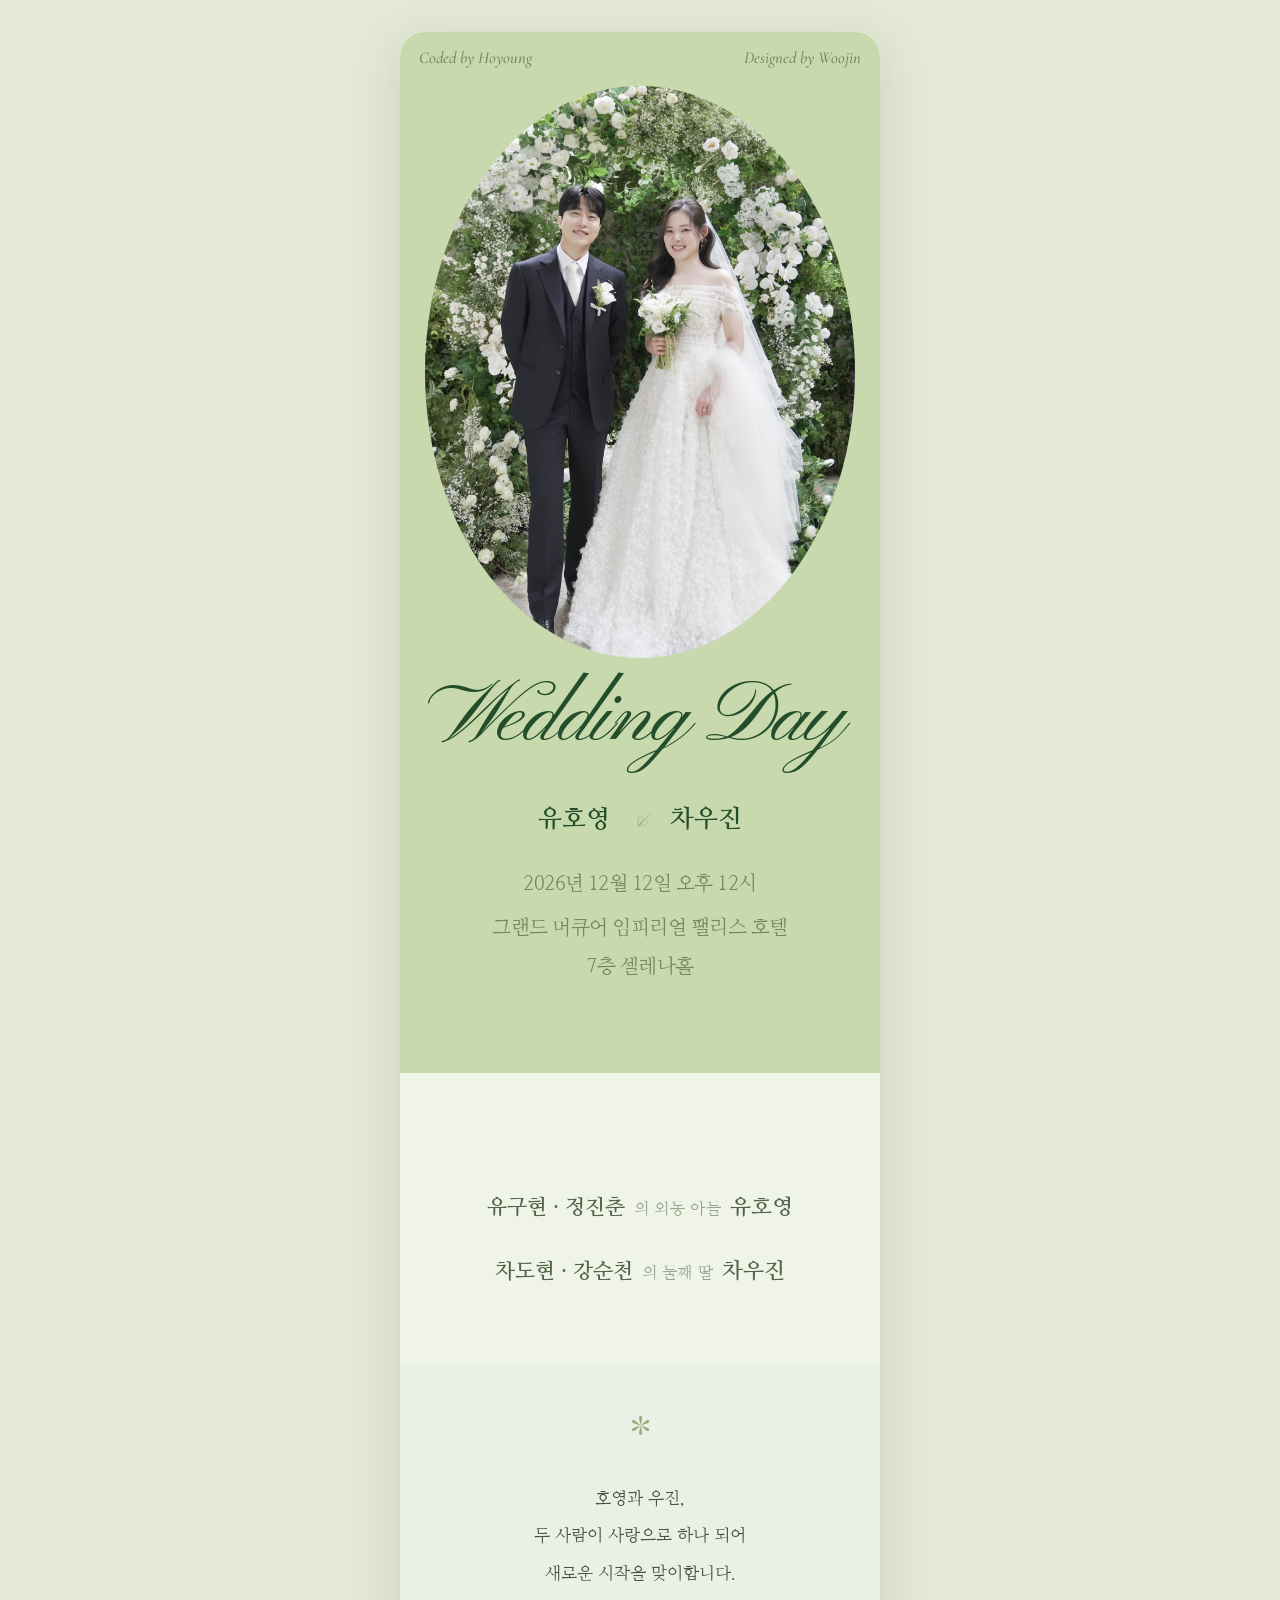
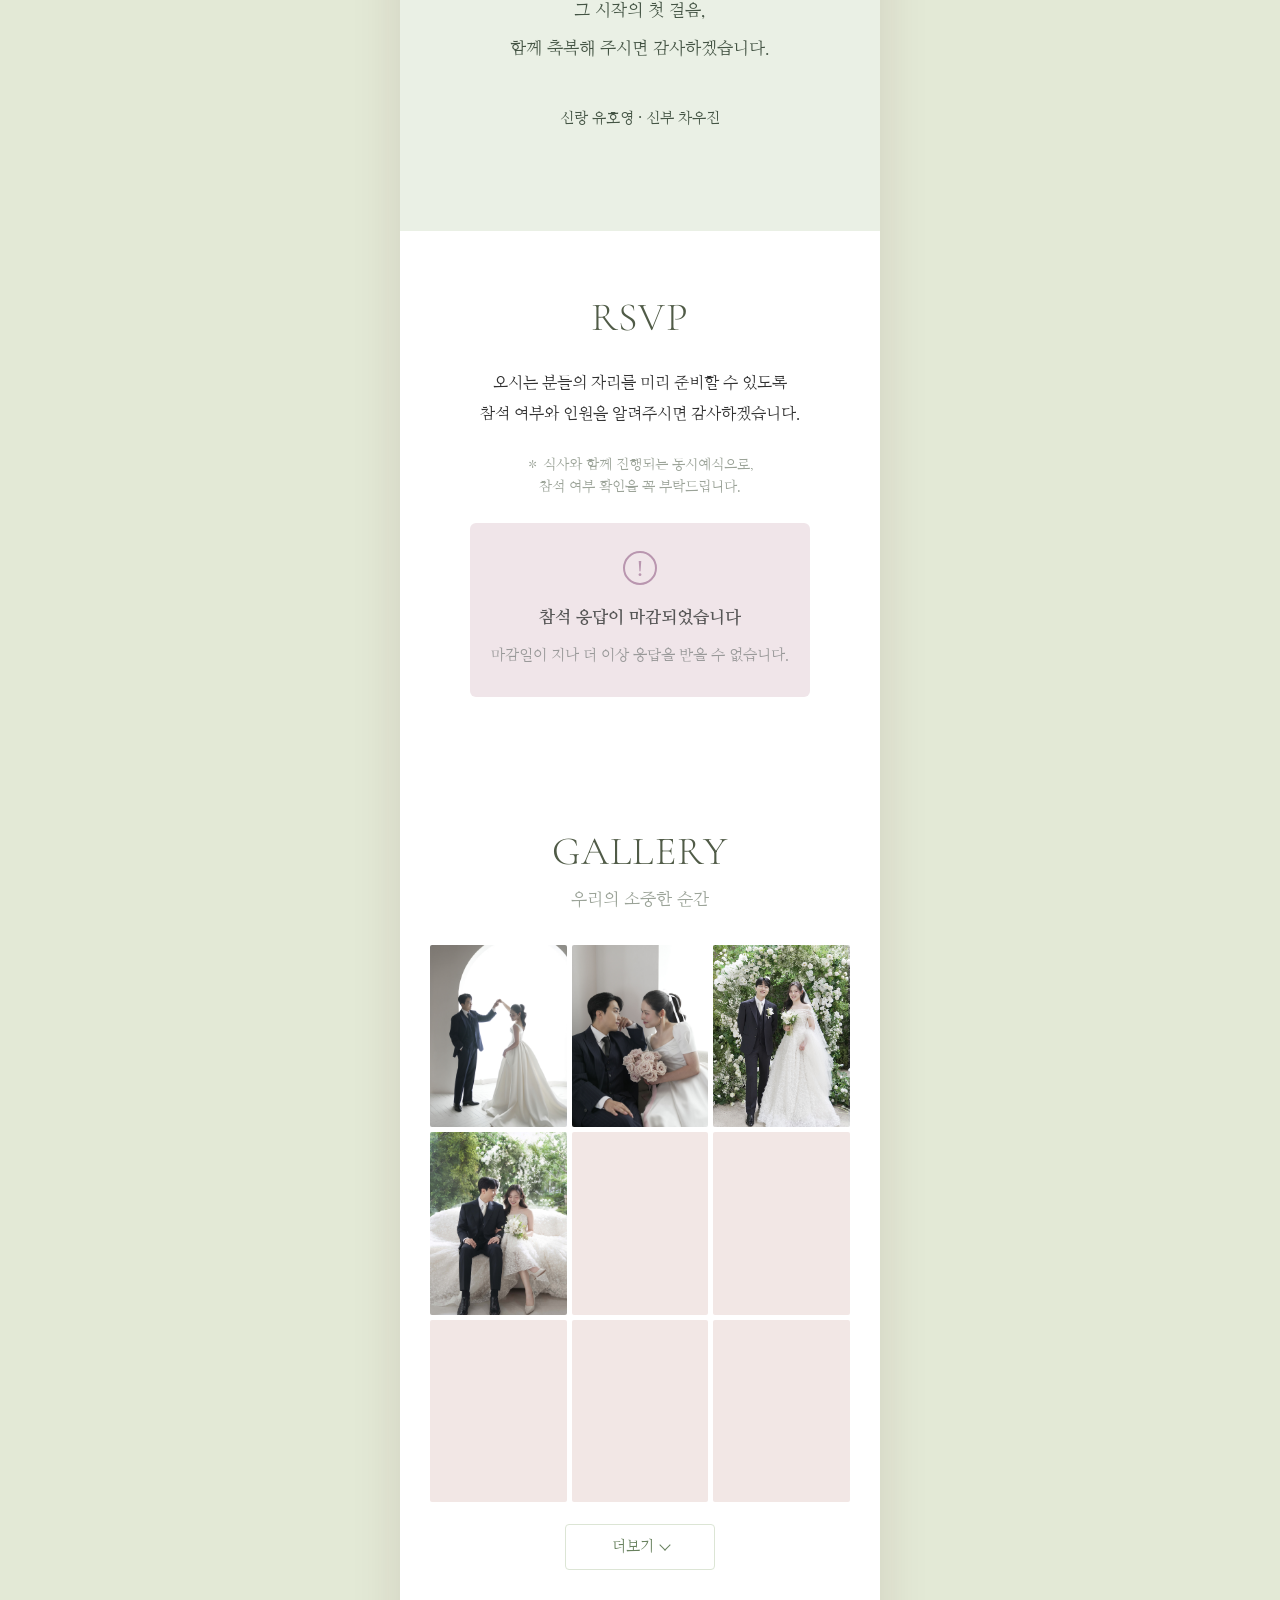
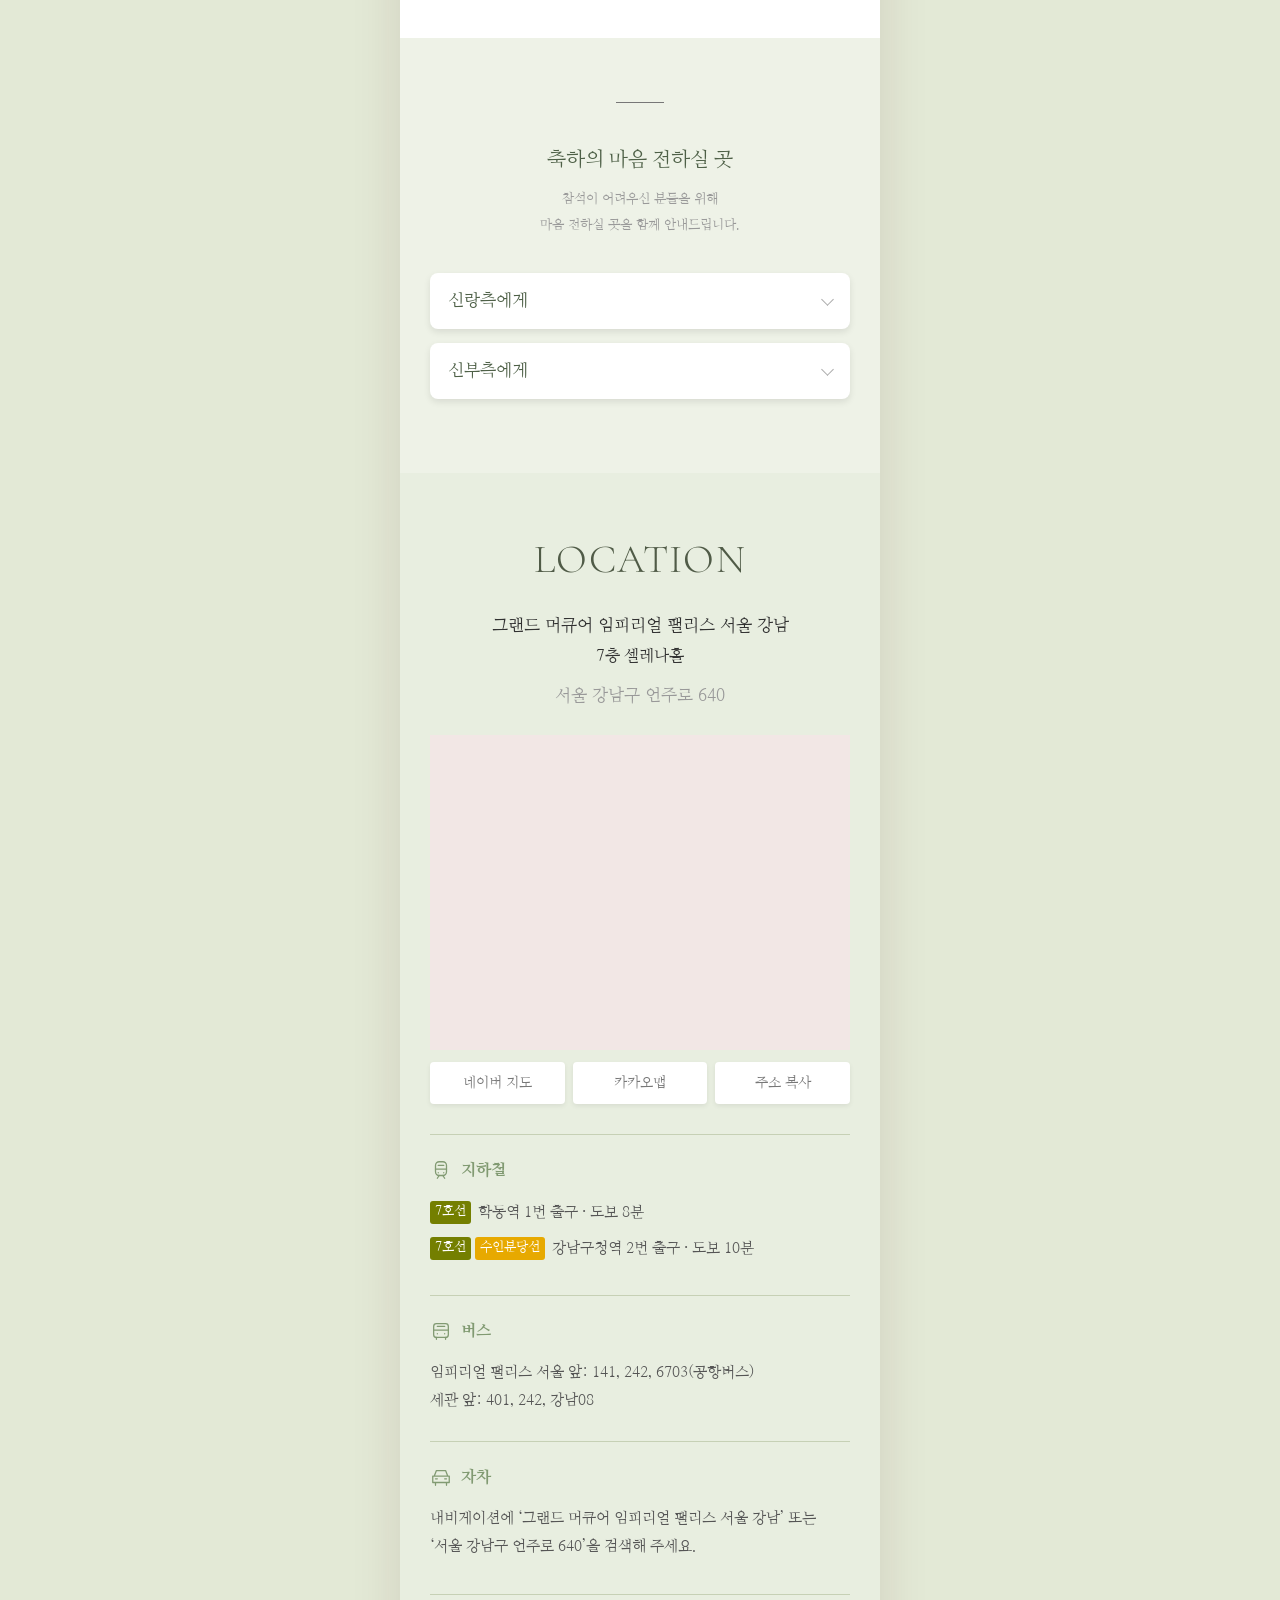
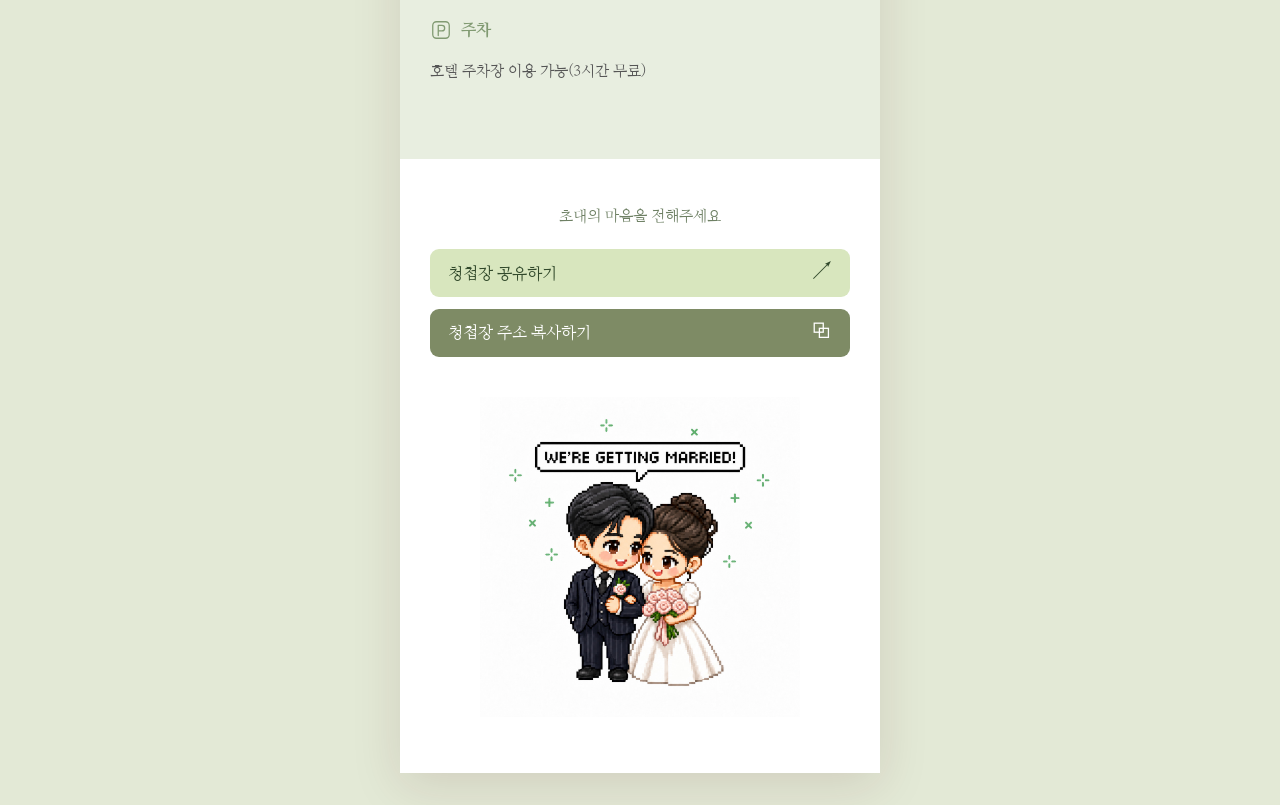
==== commit c62cd11b: "Add files via upload" ====
--- a/share.html
+++ b/share.html
@@ -84,7 +84,7 @@
 </section>
 <section class="rsvp-section" aria-labelledby="rsvp-heading"><h2 id="rsvp-heading">RSVP</h2><p>오시는 분들의 자리를 미리 준비할 수 있도록<br>참석 여부와 인원을 알려주시면 감사하겠습니다.</p><small>✽ 식사와 함께 진행되는 동시예식으로,<br>참석 여부 확인을 꼭 부탁드립니다.</small><p><button class="primary" id="open">참석 여부 전달하기</button></p></section>
 <section class="gallery-section" aria-labelledby="gallery-heading"><h2 id="gallery-heading">Gallery</h2><p class="gallery-caption">우리의 소중한 순간</p><div class="gallery-grid" id="gallery-grid"></div><button type="button" id="gallery-more" aria-expanded="false" aria-controls="gallery-grid">더보기 <span class="gallery-chevron" aria-hidden="true"></span></button></section>
-<section class="flower-notice" aria-labelledby="flower-heading"><p class="flower-kicker">DEAR GUESTS</p><h2 id="flower-heading">축하 화환 안내</h2><p>화환은 정중히 사양합니다.</p><p>축하의 마음만 감사히 받겠습니다.<br>너른 양해 부탁드립니다.</p></section><section class="account-section" aria-labelledby="account-heading"><h2 id="account-heading">축하의 마음 전하실 곳</h2><p class="account-intro">참석이 어려우신 분들을 위해<br>마음 전하실 곳을 함께 안내드립니다.</p><div id="account-groups"></div><p id="account-status" class="account-status" role="status" aria-live="polite"></p><div id="account-manual" hidden><label for="account-copy-text">아래 계좌번호를 길게 눌러 복사해 주세요.</label><input id="account-copy-text" type="text" readonly aria-label="직접 복사할 계좌번호"></div></section>
+<section class="account-section" aria-labelledby="account-heading"><h2 id="account-heading">축하의 마음 전하실 곳</h2><p class="account-intro">참석이 어려우신 분들을 위해<br>마음 전하실 곳을 함께 안내드립니다.</p><div id="account-groups"></div><p id="account-status" class="account-status" role="status" aria-live="polite"></p><div id="account-manual" hidden><label for="account-copy-text">아래 계좌번호를 길게 눌러 복사해 주세요.</label><input id="account-copy-text" type="text" readonly aria-label="직접 복사할 계좌번호"></div></section>
 <section class="location-section" aria-labelledby="location-heading"><h2 id="location-heading">Location</h2><p class="location-venue">그랜드 머큐어 임피리얼 팰리스 서울 강남<br><span>7층 셀레나홀</span></p><p class="location-address">서울 강남구 언주로 640</p><div class="location-map"><iframe title="예식장 위치 지도" src="https://maps.google.com/maps?q=%EA%B7%B8%EB%9E%9C%EB%93%9C%20%EB%A8%B8%ED%81%90%EC%96%B4%20%EC%9E%84%ED%94%BC%EB%A6%AC%EC%96%BC%20%ED%8C%B0%EB%A6%AC%EC%8A%A4%20%EC%84%9C%EC%9A%B8%20%EA%B0%95%EB%82%A8%20%EC%84%9C%EC%9A%B8%20%EA%B0%95%EB%82%A8%EA%B5%AC%20%EC%96%B8%EC%A3%BC%EB%A1%9C%20640&amp;output=embed&amp;hl=ko" loading="lazy" referrerpolicy="no-referrer-when-downgrade" allowfullscreen></iframe></div><div class="map-buttons"><a href="https://map.naver.com/p/search/%EA%B7%B8%EB%9E%9C%EB%93%9C%20%EB%A8%B8%ED%81%90%EC%96%B4%20%EC%9E%84%ED%94%BC%EB%A6%AC%EC%96%BC%20%ED%8C%B0%EB%A6%AC%EC%8A%A4%20%EC%84%9C%EC%9A%B8%20%EA%B0%95%EB%82%A8%20%EC%84%9C%EC%9A%B8%20%EA%B0%95%EB%82%A8%EA%B5%AC%20%EC%96%B8%EC%A3%BC%EB%A1%9C%20640" target="_blank" rel="noopener noreferrer">네이버 지도</a><a href="https://map.kakao.com/?q=%EA%B7%B8%EB%9E%9C%EB%93%9C%20%EB%A8%B8%ED%81%90%EC%96%B4%20%EC%9E%84%ED%94%BC%EB%A6%AC%EC%96%BC%20%ED%8C%B0%EB%A6%AC%EC%8A%A4%20%EC%84%9C%EC%9A%B8%20%EA%B0%95%EB%82%A8%20%EC%84%9C%EC%9A%B8%20%EA%B0%95%EB%82%A8%EA%B5%AC%20%EC%96%B8%EC%A3%BC%EB%A1%9C%20640" target="_blank" rel="noopener noreferrer">카카오맵</a><button type="button" id="copy-address">주소 복사</button></div><p id="location-status" role="status" aria-live="polite"></p><div id="address-manual" hidden><label for="address-copy-text">아래 주소를 길게 눌러 복사해 주세요.</label><input id="address-copy-text" readonly value="서울 강남구 언주로 640" aria-label="직접 복사할 예식장 주소"></div><div class="transport-info"><div class="transport-block"><h3><svg class="transport-icon" viewBox="0 0 24 24" fill="none" stroke="currentColor" stroke-width="1.4" stroke-linecap="round" stroke-linejoin="round" aria-hidden="true"><rect x="6" y="3" width="12" height="15" rx="4"/><path d="M6 11h12M9 7h6M8 21l2-3m6 3-2-3"/><path d="M9 15h.01M15 15h.01"/></svg><span>지하철</span></h3><p class="subway-row"><span class="subway-lines"><span class="line-badge line-seven">7호선</span></span><span class="subway-description">학동역 1번 출구 · 도보 8분</span></p><p class="subway-row"><span class="subway-lines"><span class="line-badge line-seven">7호선</span><span class="line-badge line-bundang">수인분당선</span></span><span class="subway-description">강남구청역 2번 출구 · 도보 10분</span></p></div><div class="transport-block"><h3><svg class="transport-icon" viewBox="0 0 24 24" fill="none" stroke="currentColor" stroke-width="1.4" stroke-linecap="round" stroke-linejoin="round" aria-hidden="true"><rect x="4" y="4" width="16" height="15" rx="3"/><path d="M4 11h16M8 7h8M7 19v2m10-2v2M8 15h.01M16 15h.01"/></svg><span>버스</span></h3><p>임피리얼 팰리스 서울 앞: 141, 242, 6703(공항버스)</p><p>세관 앞: 401, 242, 강남08</p></div><div class="transport-block"><h3><svg class="transport-icon" viewBox="0 0 24 24" fill="none" stroke="currentColor" stroke-width="1.4" stroke-linecap="round" stroke-linejoin="round" aria-hidden="true"><path d="m5 10 2-5h10l2 5M3 11h18v7H3zM6 18v3m12-3v3M6 14h2m8 0h2"/></svg><span>자차</span></h3><p>내비게이션에 ‘그랜드 머큐어 임피리얼 팰리스 서울 강남’ 또는 ‘서울 강남구 언주로 640’을 검색해 주세요.</p></div><div class="transport-block"><h3><svg class="transport-icon" viewBox="0 0 24 24" fill="none" stroke="currentColor" stroke-width="1.4" stroke-linecap="round" stroke-linejoin="round" aria-hidden="true"><rect x="3" y="3" width="18" height="18" rx="4"/><path d="M9 18V7h4a3 3 0 0 1 0 6H9"/></svg><span>주차</span></h3><p>호텔 주차장 이용 가능(3시간 무료)</p></div></div></section><section class="share-section" aria-labelledby="share-heading"><h2 id="share-heading">초대의 마음을 전해주세요</h2><div class="share-buttons"><button type="button" class="primary" id="share-invitation"><span class="share-button-label">청첩장 공유하기</span></button><button type="button" id="copy-invitation"><span class="share-button-label">청첩장 주소 복사하기</span></button></div><p id="share-status" role="status" aria-live="polite"></p><div id="share-manual" hidden><label for="share-copy-text">아래 주소를 길게 눌러 복사해 주세요.</label><input id="share-copy-text" type="text" readonly aria-label="청첩장 주소"></div></section><section class="ending-section" aria-label="결혼 소식"><img src="images/wedding-ending.jpg" alt="WE’RE GETTING MARRIED! 꽃다발을 든 신랑 신부의 픽셀 그림" loading="lazy" draggable="false" width="1254" height="1254"></section></main>
 
 <dialog id="photo-modal" aria-label="갤러리 사진 확대"><div class="photo-toolbar"><span id="photo-position" aria-live="polite"></span><button type="button" id="photo-close" aria-label="사진 확대 닫기">닫기</button></div><div id="photo-stage"></div><div class="photo-navigation"><button type="button" id="photo-prev" aria-label="이전 사진">‹</button><button type="button" id="photo-next" aria-label="다음 사진">›</button></div></dialog>
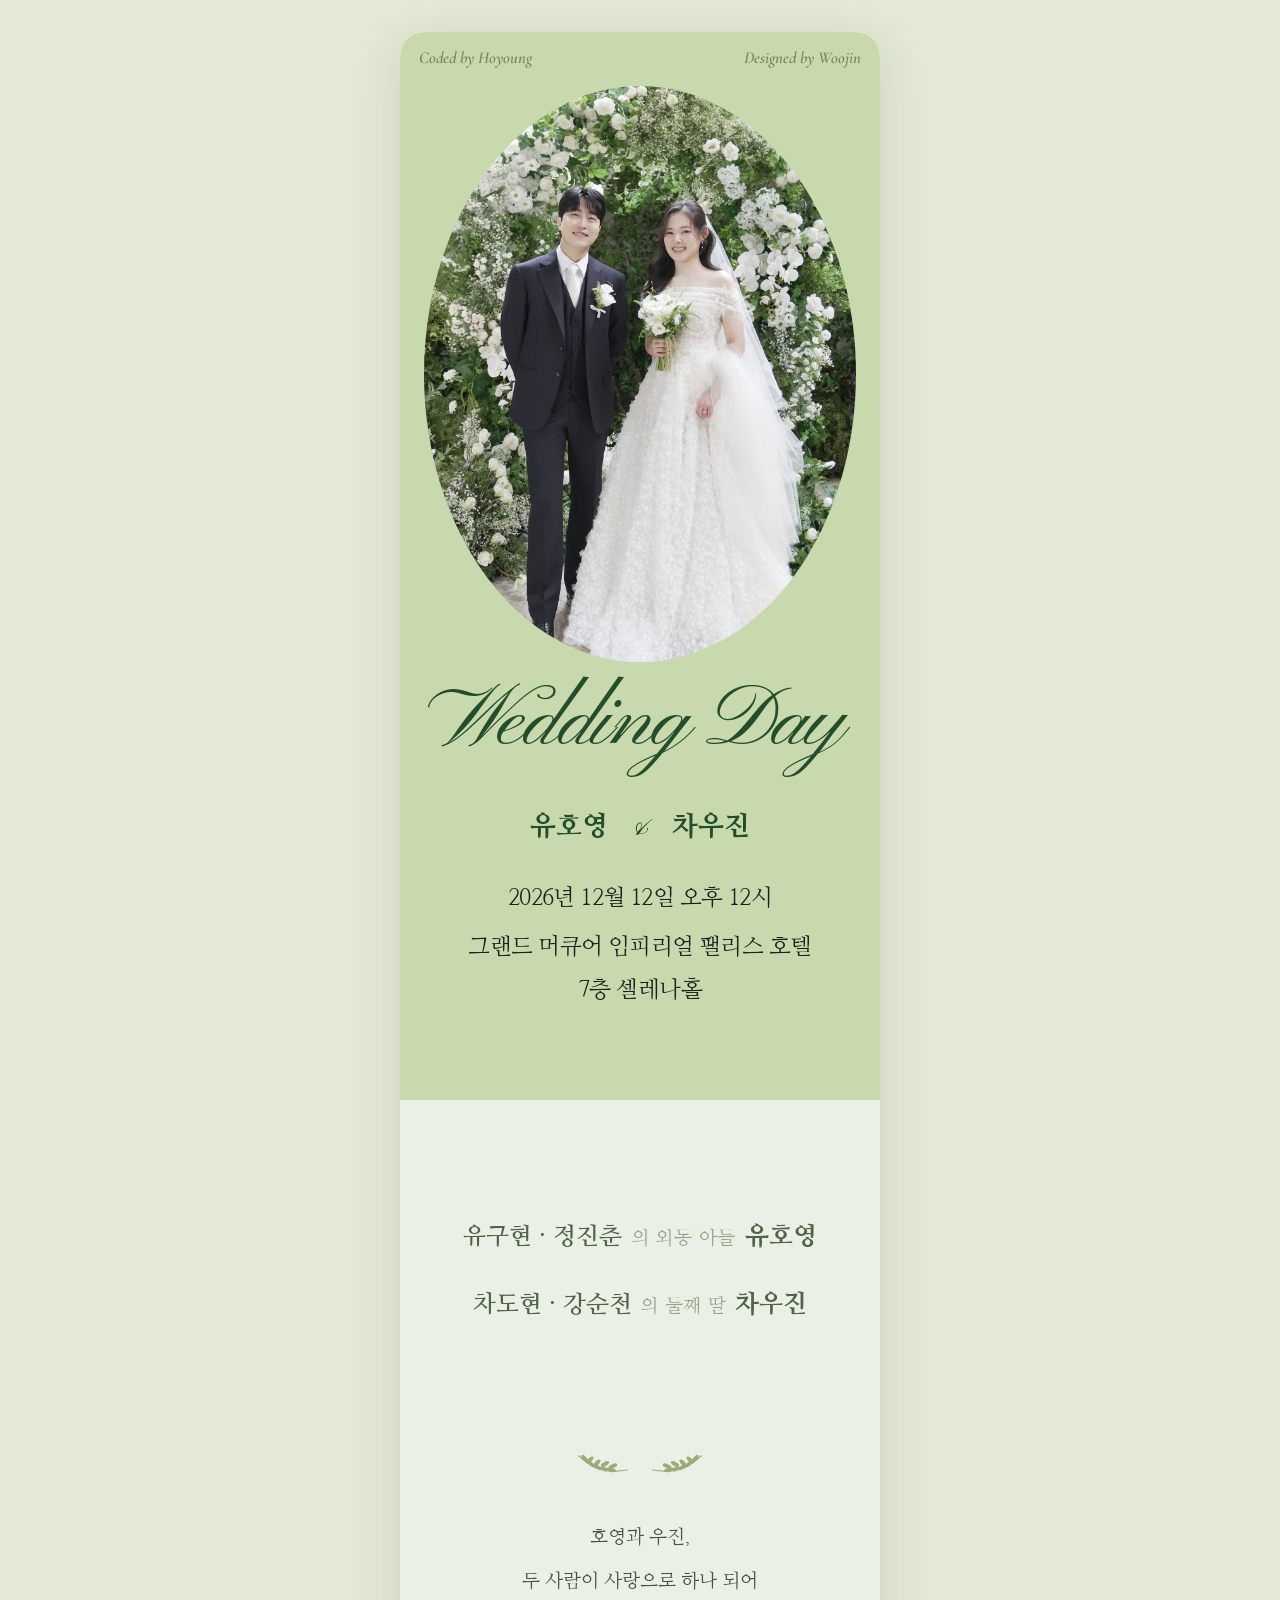
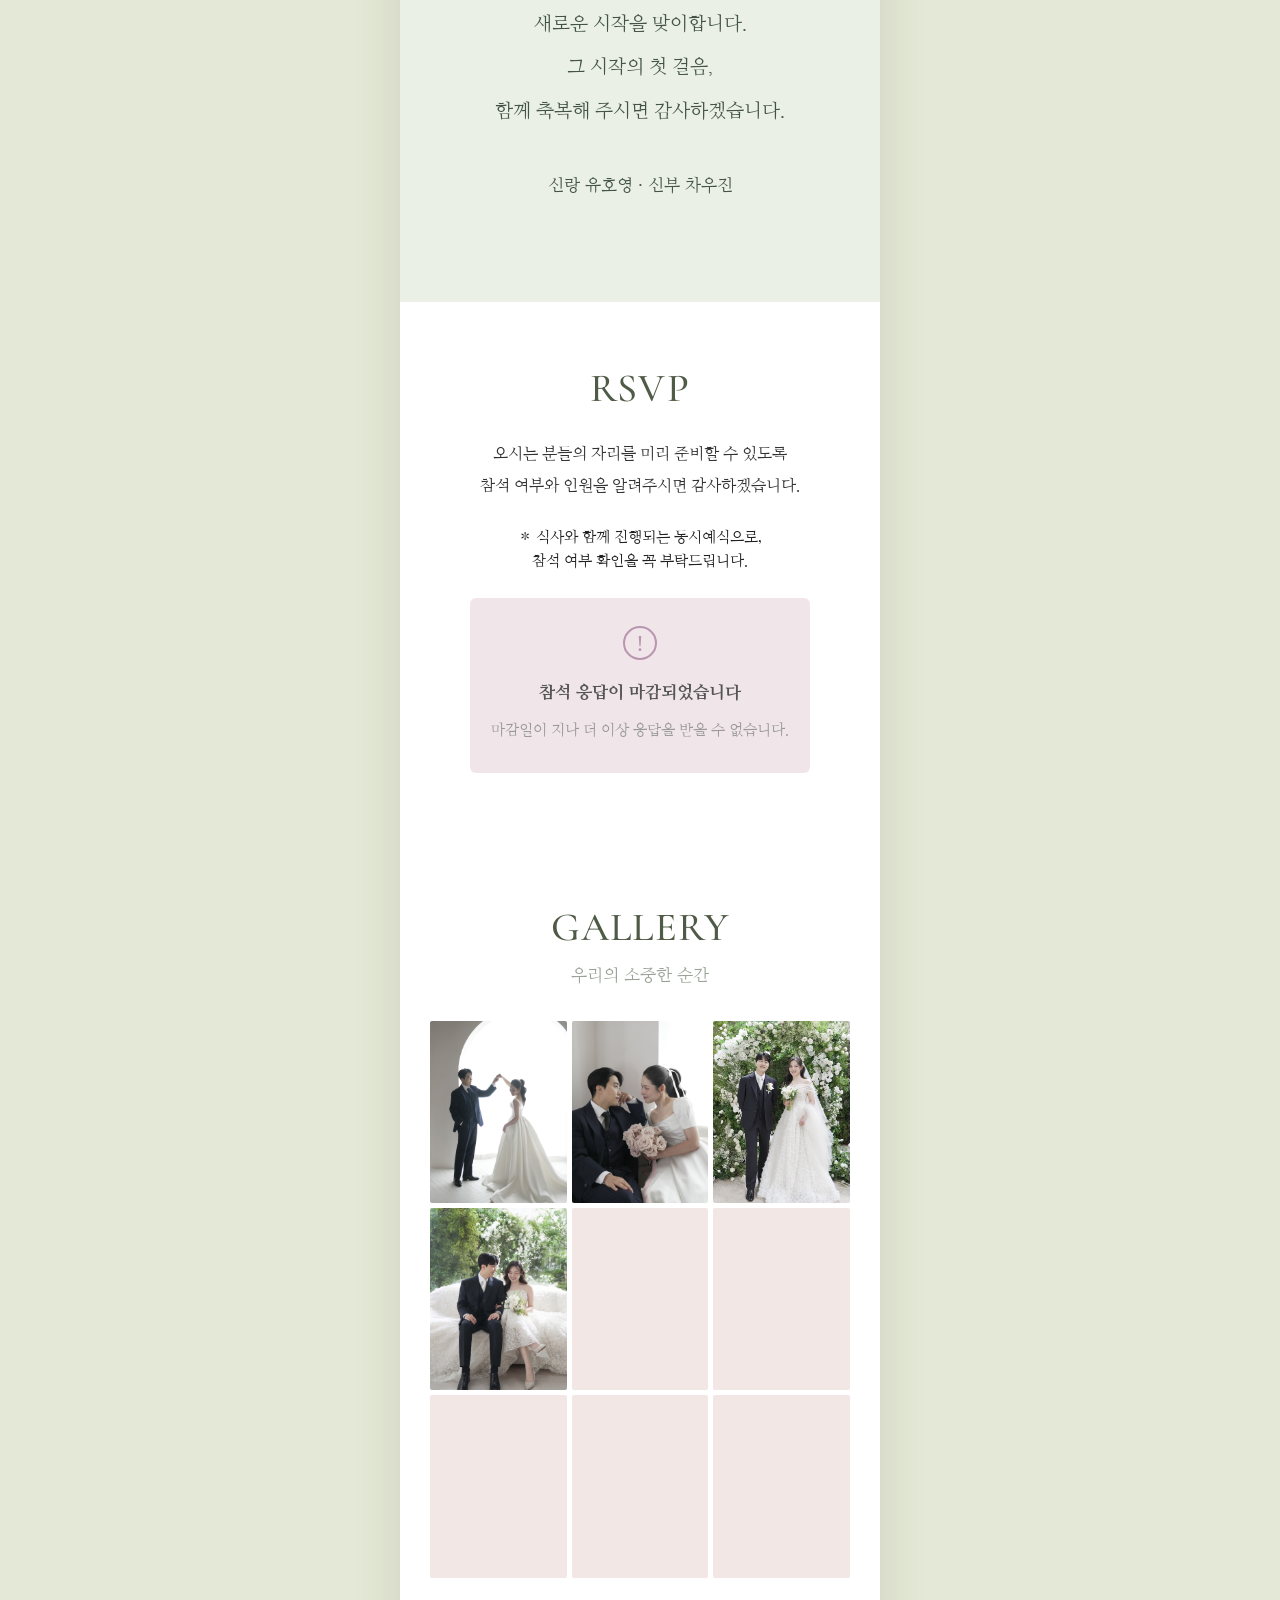
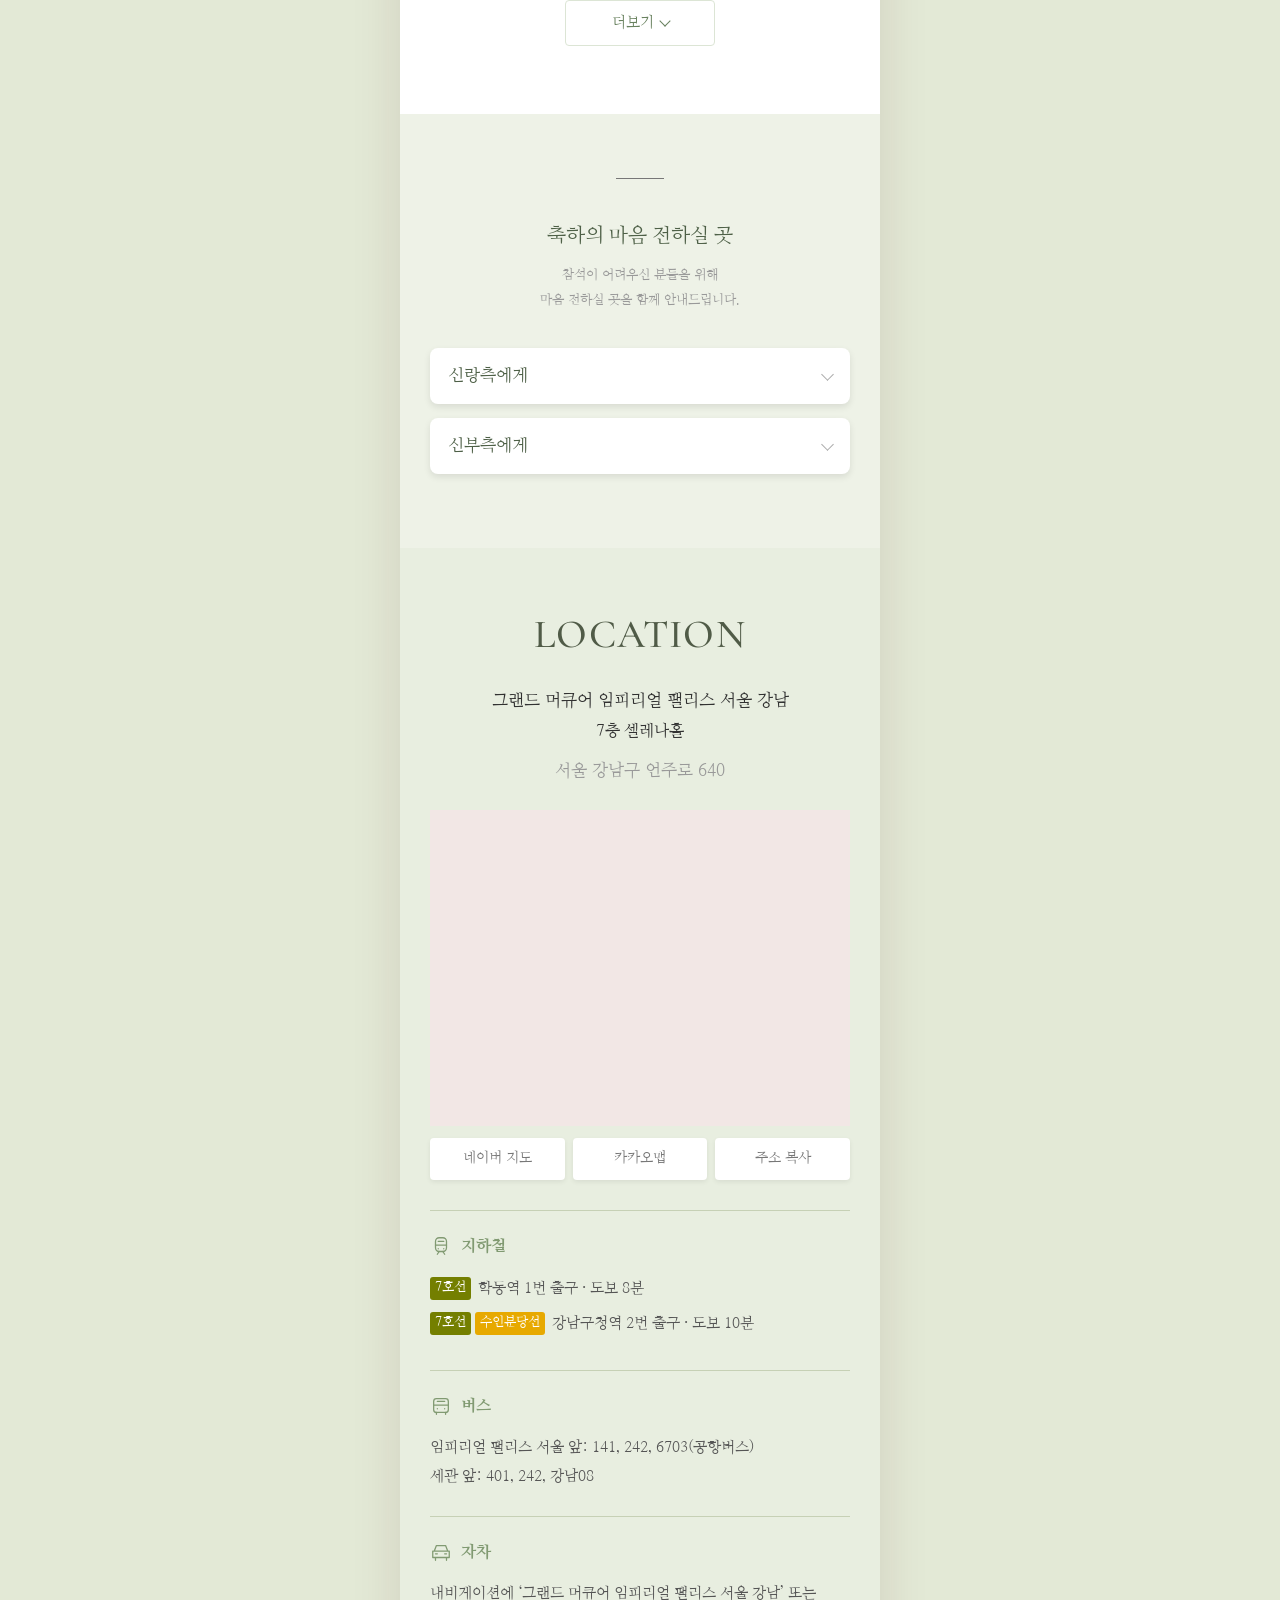
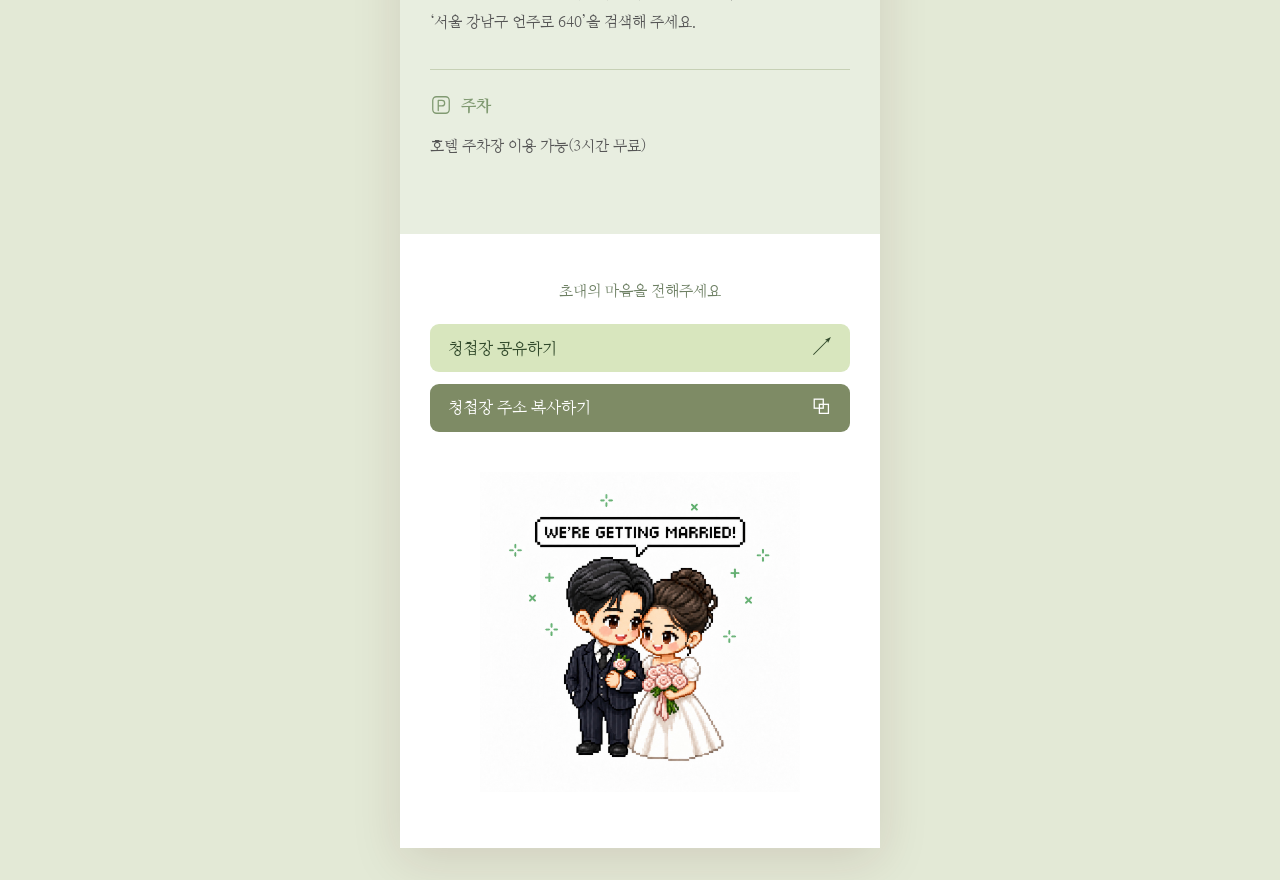
==== commit 7d2f9af9: "Add files via upload" ====
--- a/share.html
+++ b/share.html
@@ -78,7 +78,36 @@
   <p><span class="parents"><b style="font-weight:700">차도현</b> · <b style="font-weight:700">강순천</b></span><span class="relationship">의 둘째 딸</span><strong>차우진</strong></p>
 </section>
 <section class="invitation" aria-label="모시는 글">
-  <span class="invitation-star" aria-hidden="true">✽</span>
+  <svg class="invitation-ornament" viewBox="0 0 150 34" xmlns="http://www.w3.org/2000/svg" aria-hidden="true" focusable="false">
+  <g fill="none" stroke="currentColor" stroke-width="1.25" stroke-linecap="round">
+    <path d="M14 9 Q35 28 62 23"/>
+    <path d="M136 9 Q115 28 88 23"/>
+  </g>
+  <g fill="currentColor">
+    <g>
+      <ellipse cx="20" cy="12" rx="2" ry="5" transform="rotate(-38 20 12)"/>
+      <ellipse cx="26" cy="17" rx="2" ry="5" transform="rotate(-54 26 17)"/>
+      <ellipse cx="32" cy="20" rx="2" ry="5" transform="rotate(-62 32 20)"/>
+      <ellipse cx="39" cy="22" rx="2" ry="5" transform="rotate(-75 39 22)"/>
+      <ellipse cx="46" cy="23" rx="2" ry="5" transform="rotate(-80 46 23)"/>
+      <ellipse cx="25" cy="13" rx="2" ry="4.5" transform="rotate(45 25 13)"/>
+      <ellipse cx="32" cy="16" rx="2" ry="4.5" transform="rotate(45 32 16)"/>
+      <ellipse cx="40" cy="17" rx="2" ry="4.5" transform="rotate(60 40 17)"/>
+      <ellipse cx="48" cy="19" rx="2" ry="4.5" transform="rotate(68 48 19)"/>
+    </g>
+    <g transform="translate(150 0) scale(-1 1)">
+      <ellipse cx="20" cy="12" rx="2" ry="5" transform="rotate(-38 20 12)"/>
+      <ellipse cx="26" cy="17" rx="2" ry="5" transform="rotate(-54 26 17)"/>
+      <ellipse cx="32" cy="20" rx="2" ry="5" transform="rotate(-62 32 20)"/>
+      <ellipse cx="39" cy="22" rx="2" ry="5" transform="rotate(-75 39 22)"/>
+      <ellipse cx="46" cy="23" rx="2" ry="5" transform="rotate(-80 46 23)"/>
+      <ellipse cx="25" cy="13" rx="2" ry="4.5" transform="rotate(45 25 13)"/>
+      <ellipse cx="32" cy="16" rx="2" ry="4.5" transform="rotate(45 32 16)"/>
+      <ellipse cx="40" cy="17" rx="2" ry="4.5" transform="rotate(60 40 17)"/>
+      <ellipse cx="48" cy="19" rx="2" ry="4.5" transform="rotate(68 48 19)"/>
+    </g>
+  </g>
+</svg>
   <p>호영과 우진,<br>두 사람이 사랑으로 하나 되어<br>새로운 시작을 맞이합니다.<br>그 시작의 첫 걸음,<br>함께 축복해 주시면 감사하겠습니다.</p>
   <p class="signature">신랑 유호영 · 신부 차우진</p>
 </section>
--- a/v2-theme.css
+++ b/v2-theme.css
@@ -51,3 +51,117 @@
 #modal .consent input{accent-color:#91bd87}
 #welcome .rsvp-deadline strong,#welcome .rsvp-deadline time,.rsvp-section .rsvp-deadline strong,.rsvp-section .rsvp-deadline time{color:#708a60}
 .rsvp-closed-card{background:#e5eddb}.rsvp-closed-icon{border-color:#8dab7a;color:#8dab7a}
+
+/* V2 readability update: increase type weight one step without changing layout/sizes.
+   Normal 400 -> 500; medium 500 -> 600; bold 700 -> 800. */
+body,button,input,select,textarea{font-weight:500}
+p,small,label,legend,summary,output,.gallery-caption,.account-intro,.location-address,.transport-block p,.share-button-label,.account-number,.account-person,.account-copy,.account-pending,.map-buttons a,.map-buttons button{font-weight:500}
+.cover h1,.cover .name-divider{font-weight:500}
+.cover .credits{font-weight:600}
+.family .relationship,.invitation .signature{font-weight:500}
+h1,h2,h3,.rsvp-section h2,.gallery-section h2,.location-section h2,.account-section #account-heading,.share-section #share-heading{font-weight:500}
+strong,b,.family strong,.family b,.cover h2,.transport-block h3,.account-name,.rsvp-deadline strong,.rsvp-deadline time{font-weight:800}
+#welcome,#modal,#welcome p,#modal p,#modal small,#modal label,#modal legend,#modal input,#modal textarea,#modal output,#modal button,#welcome button,#welcome .wedding-card,#welcome .wedding-card .couple{font-weight:500}
+#welcome h2,#modal h2{font-weight:600}
+#welcome .couple strong,#modal strong{font-weight:800}
+
+/* V2 cover refinement — oval portrait sized to the supplied reference. */
+.cover .cover-photo{
+  width:90%;
+  max-width:none;
+  aspect-ratio:3 / 4;
+  border-radius:50%;
+  overflow:hidden;
+  margin-inline:auto;
+}
+.cover .cover-photo .cover-portrait{
+  width:100%;
+  height:100%;
+  object-fit:cover;
+  object-position:center;
+}
+/* Date and venue only: dark neutral text for higher legibility. */
+.cover .cover-date,.cover .cover-venue{color:#202020}
+
+/* 2026-10-11: Wedding Day through Invitation: increase text sizes by 2pt.
+   Excluded: Coded by Hoyoung, Designed by Woojin and Wedding Day title.
+   RSVP and all following sections, dialogs and controls remain unchanged. */
+.cover h2{font-size:calc(4.55cqw + 4pt)}
+.cover .name-divider{font-size:calc(4.4cqw + 7pt)}
+.cover p{font-size:calc(3.65cqw + 4pt)}
+.family p{font-size:calc(3.8cqw + 4pt)}
+.family .relationship{font-size:calc(2.8cqw + 4pt)}
+.family strong{font-size:calc(4cqw + 4pt)}
+.invitation p{font-size:calc(14px + 4pt)}
+.invitation .signature{font-size:calc(12px + 4pt)}
+/* Decorative flower symbol is not a text line; keep its existing size. */
+@supports not (width:1cqw){
+  .cover h2{font-size:calc(19px + 4pt)}
+  .cover .name-divider{font-size:calc(18px + 3pt + 4pt)}
+  .cover p{font-size:calc(14px + 4pt)}
+  .family p{font-size:calc(14px + 4pt)}
+  .family .relationship{font-size:calc(10px + 4pt)}
+  .family strong{font-size:calc(15px + 4pt)}
+}
+
+/* V2 cover: couple names 2px higher than previous (-3px -> -5px).
+   Ampersand only: +2pt and darker green. */
+.cover h2{transform:translateY(-5px)}
+.cover .name-divider{font-size:calc(4.4cqw + 9pt);color:#17391d}
+@supports not (width:1cqw){
+  .cover .name-divider{font-size:calc(18px + 3pt + 6pt)}
+}
+
+/* 2026-10-11: RSVP welcome card information text only.
+   Couple names, wedding date/time and venue: +2pt, dark text.
+   Excludes the CTA button, modal title, explanatory note and deadline. */
+#welcome .wedding-card p{
+  font-size:calc(14px + 2pt);
+  color:#202020;
+}
+#welcome .wedding-card .couple{
+  font-size:calc(14px + 2pt);
+  color:#202020;
+}
+
+
+/* V2 RSVP input modal: stronger contrast for specified form labels. */
+#modal #form fieldset legend,
+#modal #form label[for="name"],
+#modal #form label[for="phone"],
+#modal #form label[for="message"]{
+  color:#202020;
+}
+
+/* Selection option labels: +1pt, dark gray in selected and unselected states. */
+#modal #form .options label,
+#modal #form .options label:has(input:checked){
+  font-size:calc(13px + 1pt);
+  color:#404040;
+}
+
+/* Phone number hint only: +1pt and dark gray. */
+#modal #phone::placeholder{
+  font-size:calc(13px + 1pt);
+  color:#404040;
+  opacity:1;
+}
+
+/* RSVP main-section meal notice only: +1pt, black. */
+.rsvp-section > small{
+  font-size:calc(11px + 3pt);
+  color:#202020 !important;
+}
+
+/* V2 2026-10-11: family and invitation share one sage-tinted background. */
+.family,.invitation{background:#eaf0e5}
+/* Replace the old asterisk-like ornament with paired olive branches. */
+.invitation .invitation-ornament{
+  display:block;
+  width:150px;
+  height:34px;
+  max-width:50%;
+  margin:0 auto 35px;
+  color:#9bab79;
+  overflow:visible;
+}
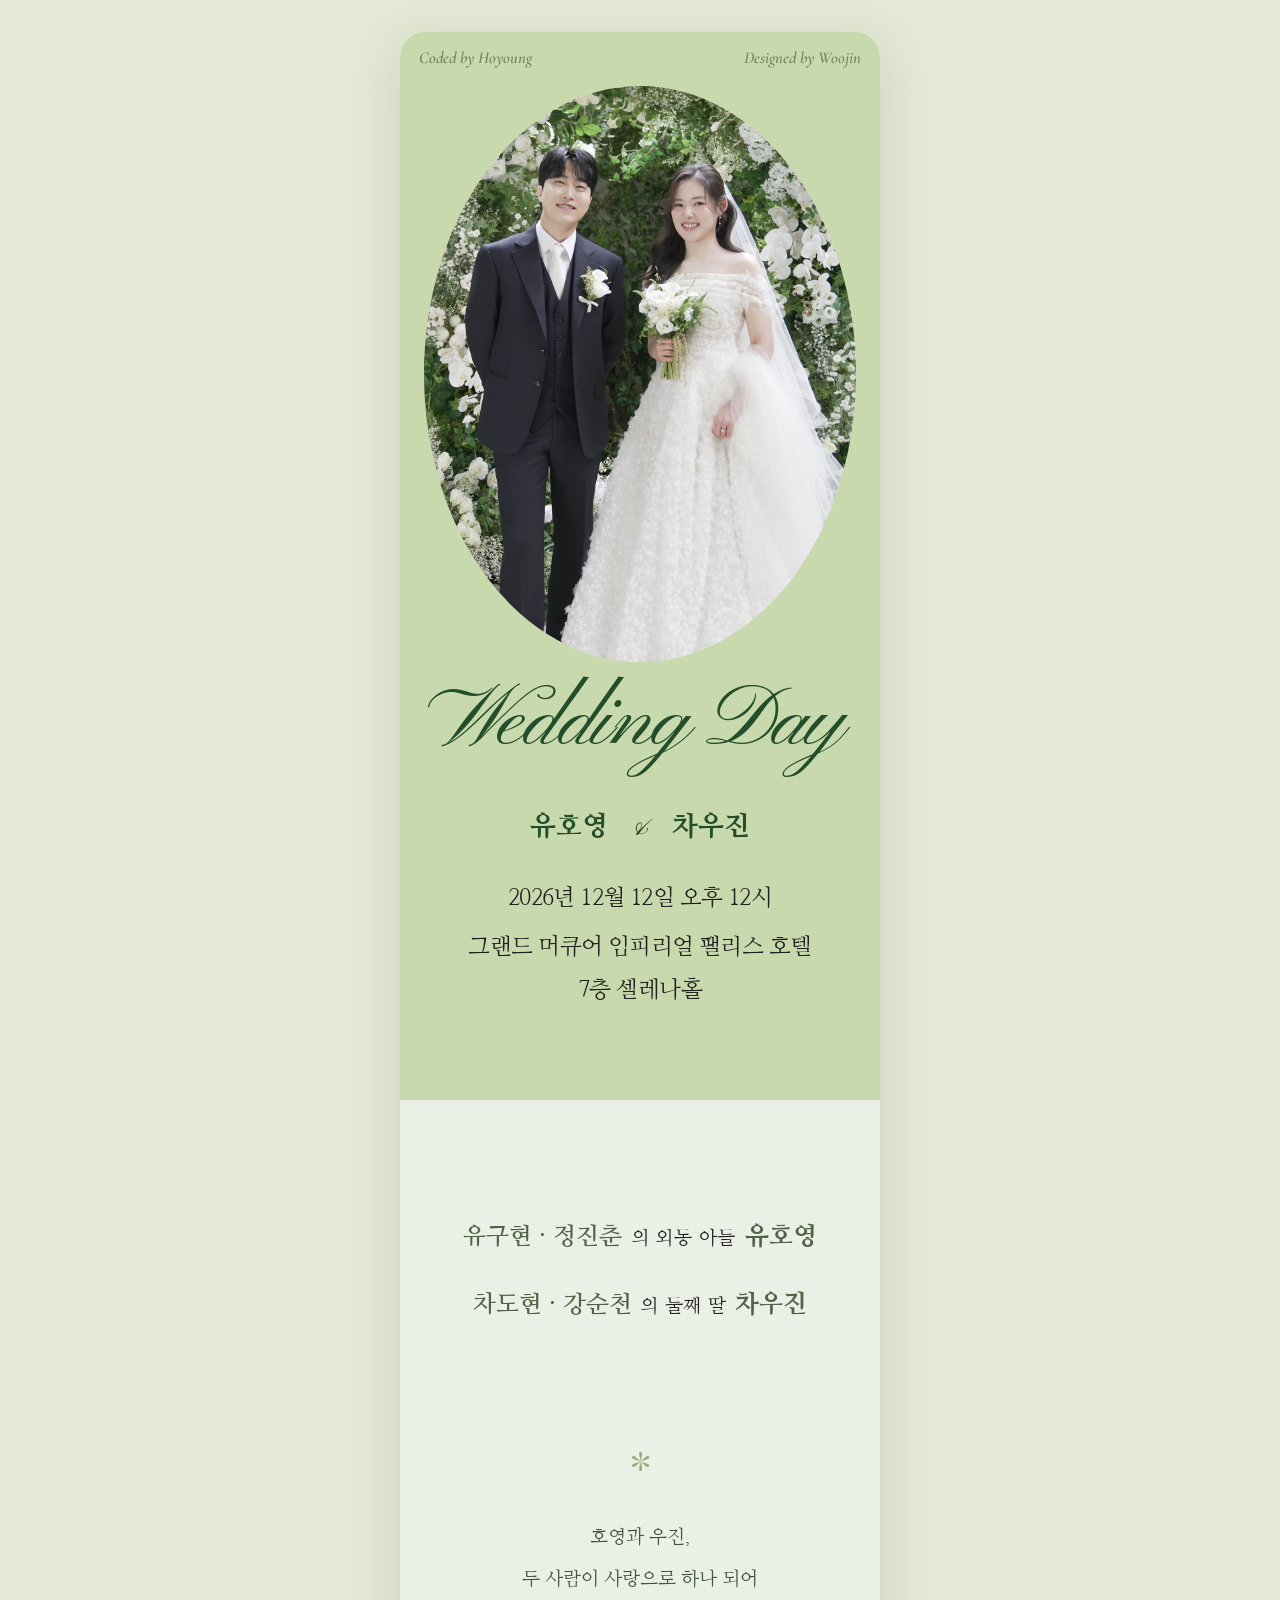
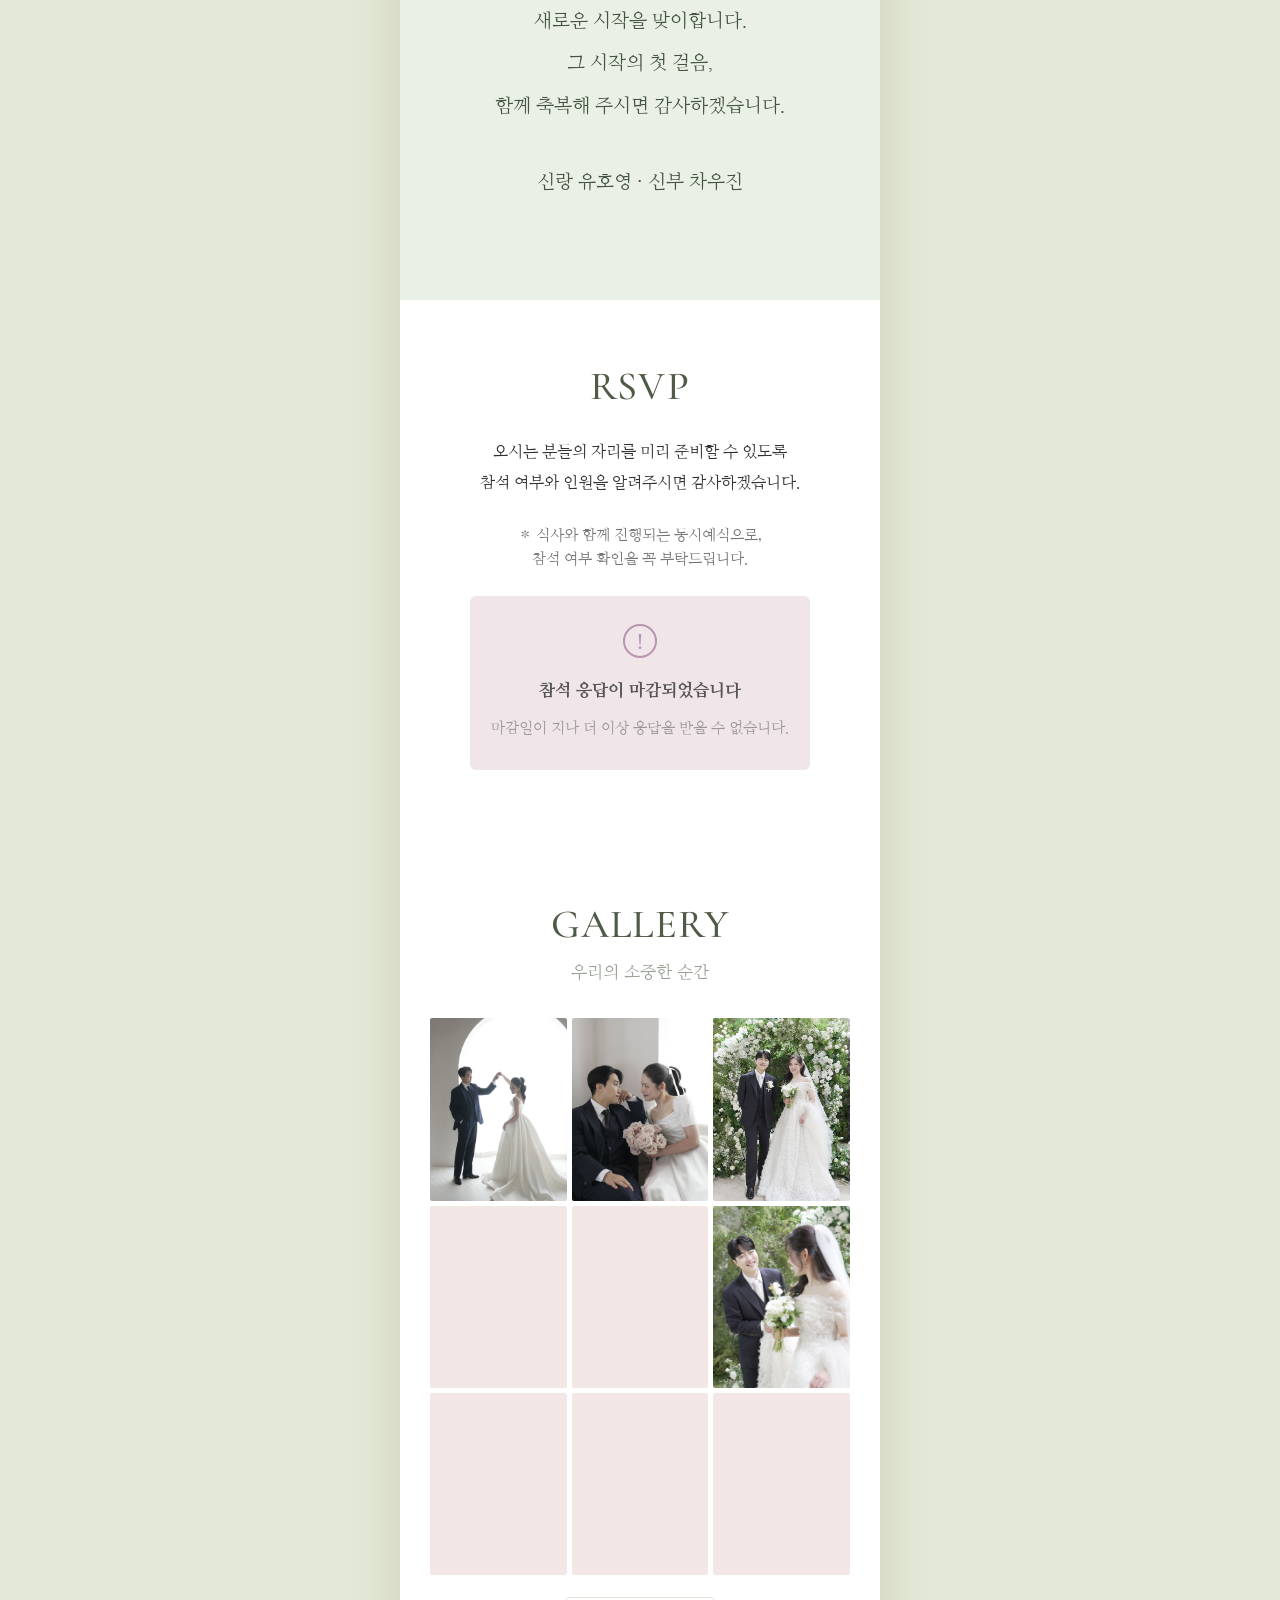
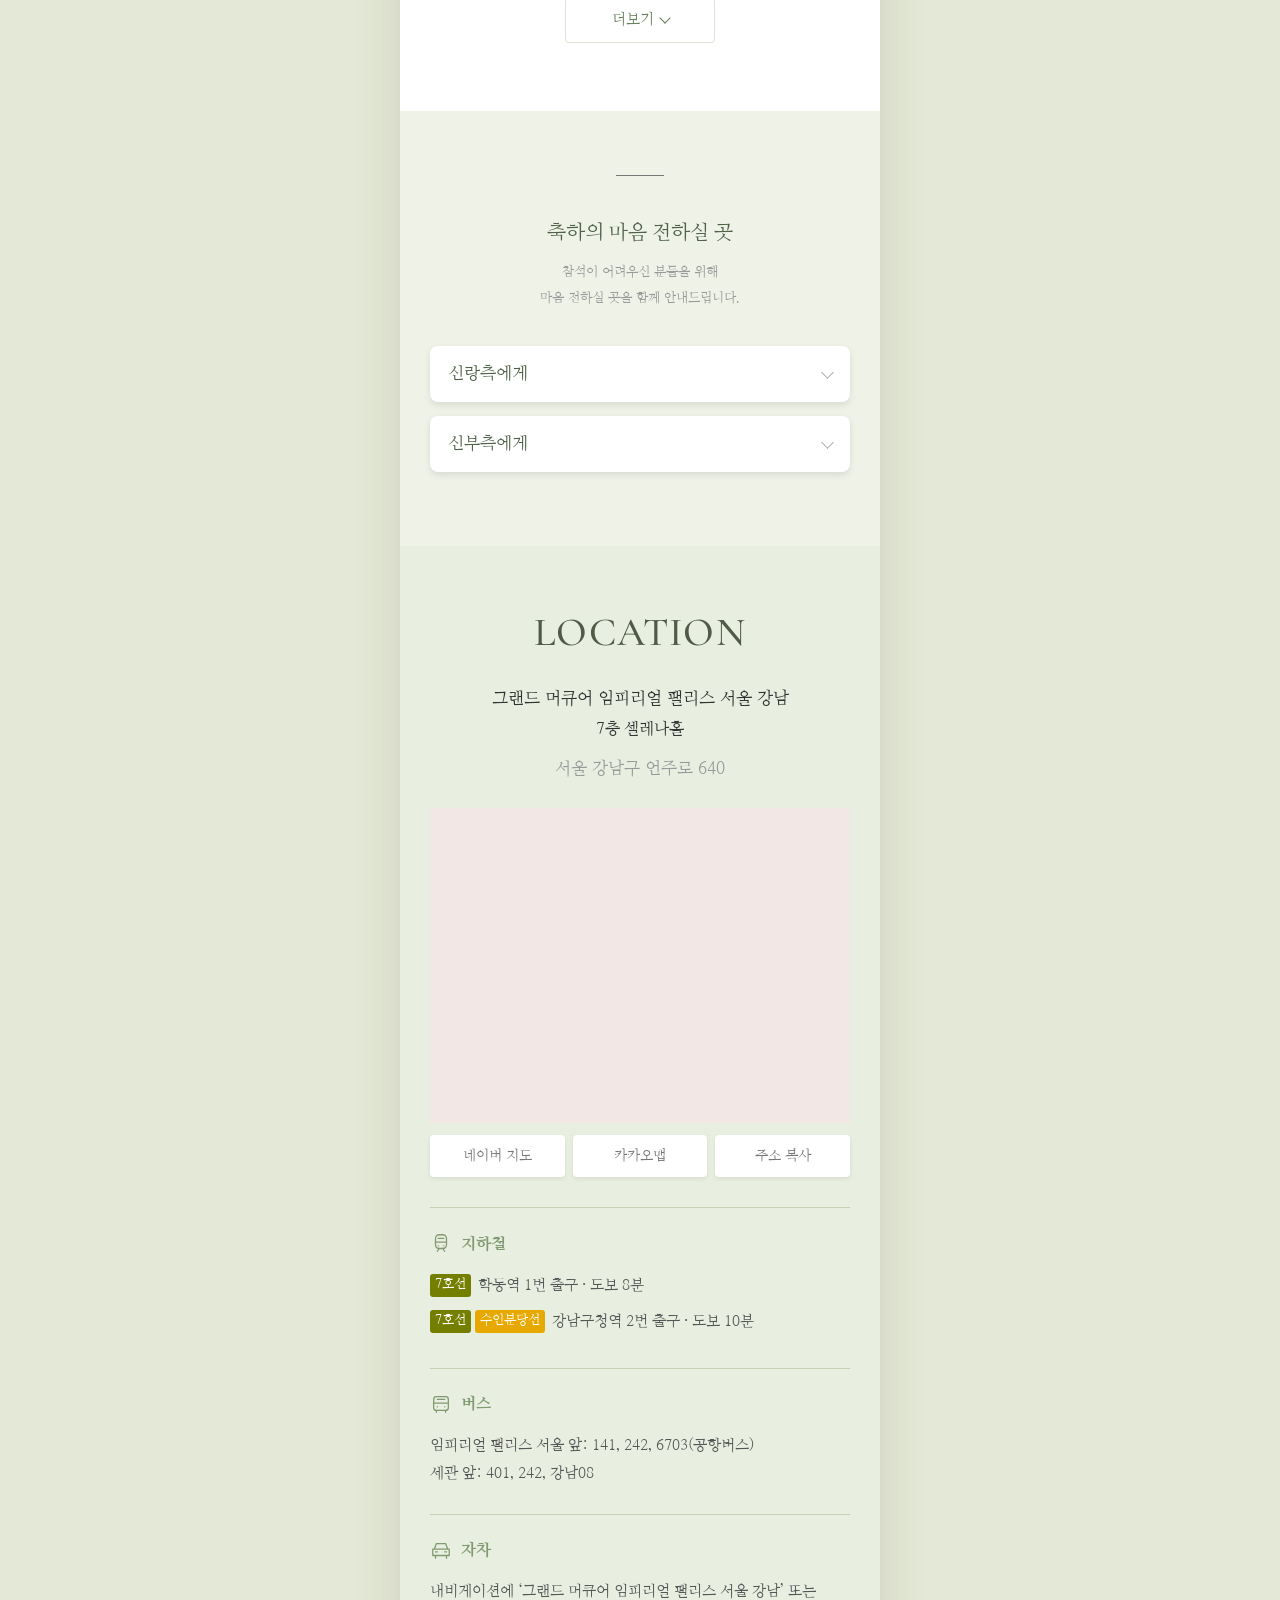
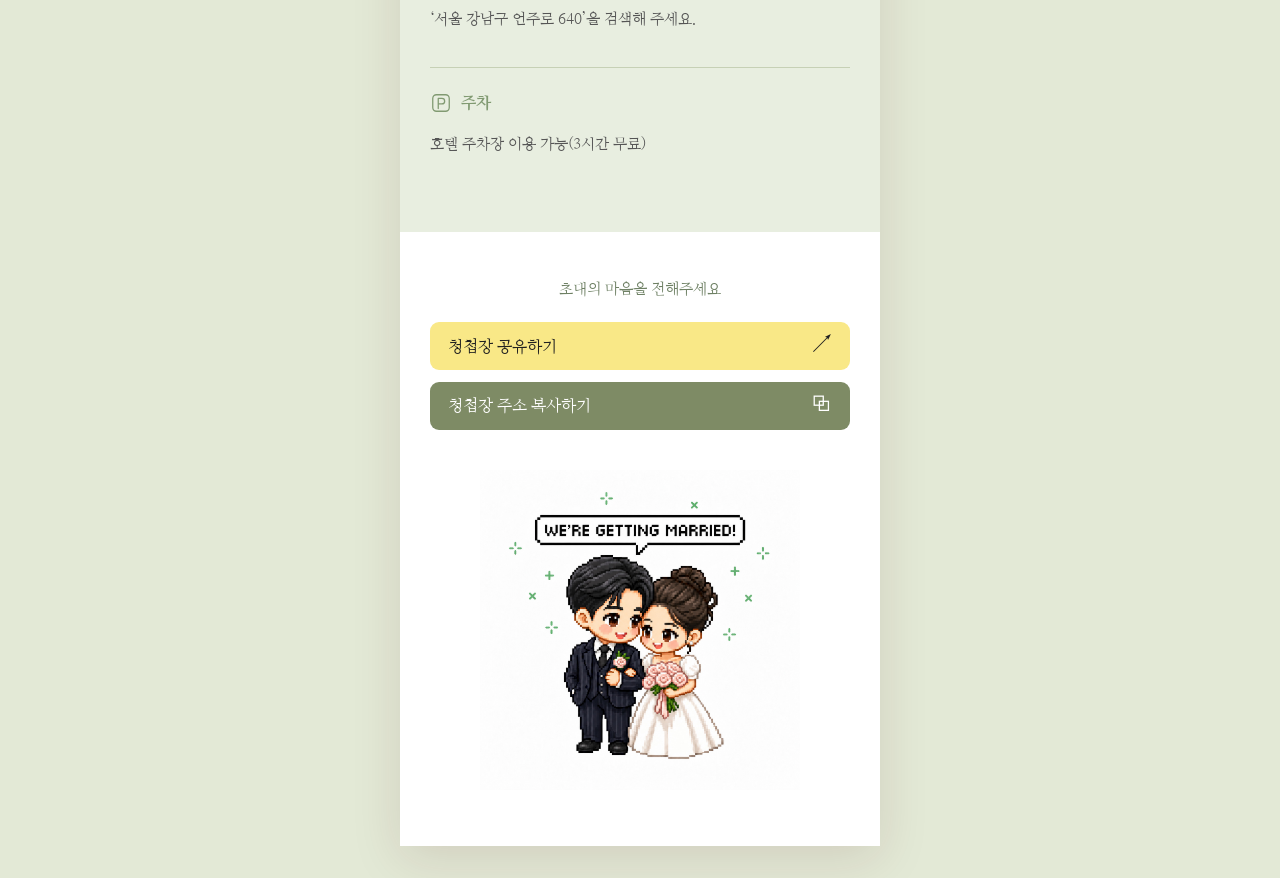
==== commit 4741d4a1: "Add files via upload" ====
--- a/share.html
+++ b/share.html
@@ -78,36 +78,7 @@
   <p><span class="parents"><b style="font-weight:700">차도현</b> · <b style="font-weight:700">강순천</b></span><span class="relationship">의 둘째 딸</span><strong>차우진</strong></p>
 </section>
 <section class="invitation" aria-label="모시는 글">
-  <svg class="invitation-ornament" viewBox="0 0 150 34" xmlns="http://www.w3.org/2000/svg" aria-hidden="true" focusable="false">
-  <g fill="none" stroke="currentColor" stroke-width="1.25" stroke-linecap="round">
-    <path d="M14 9 Q35 28 62 23"/>
-    <path d="M136 9 Q115 28 88 23"/>
-  </g>
-  <g fill="currentColor">
-    <g>
-      <ellipse cx="20" cy="12" rx="2" ry="5" transform="rotate(-38 20 12)"/>
-      <ellipse cx="26" cy="17" rx="2" ry="5" transform="rotate(-54 26 17)"/>
-      <ellipse cx="32" cy="20" rx="2" ry="5" transform="rotate(-62 32 20)"/>
-      <ellipse cx="39" cy="22" rx="2" ry="5" transform="rotate(-75 39 22)"/>
-      <ellipse cx="46" cy="23" rx="2" ry="5" transform="rotate(-80 46 23)"/>
-      <ellipse cx="25" cy="13" rx="2" ry="4.5" transform="rotate(45 25 13)"/>
-      <ellipse cx="32" cy="16" rx="2" ry="4.5" transform="rotate(45 32 16)"/>
-      <ellipse cx="40" cy="17" rx="2" ry="4.5" transform="rotate(60 40 17)"/>
-      <ellipse cx="48" cy="19" rx="2" ry="4.5" transform="rotate(68 48 19)"/>
-    </g>
-    <g transform="translate(150 0) scale(-1 1)">
-      <ellipse cx="20" cy="12" rx="2" ry="5" transform="rotate(-38 20 12)"/>
-      <ellipse cx="26" cy="17" rx="2" ry="5" transform="rotate(-54 26 17)"/>
-      <ellipse cx="32" cy="20" rx="2" ry="5" transform="rotate(-62 32 20)"/>
-      <ellipse cx="39" cy="22" rx="2" ry="5" transform="rotate(-75 39 22)"/>
-      <ellipse cx="46" cy="23" rx="2" ry="5" transform="rotate(-80 46 23)"/>
-      <ellipse cx="25" cy="13" rx="2" ry="4.5" transform="rotate(45 25 13)"/>
-      <ellipse cx="32" cy="16" rx="2" ry="4.5" transform="rotate(45 32 16)"/>
-      <ellipse cx="40" cy="17" rx="2" ry="4.5" transform="rotate(60 40 17)"/>
-      <ellipse cx="48" cy="19" rx="2" ry="4.5" transform="rotate(68 48 19)"/>
-    </g>
-  </g>
-</svg>
+  <span class="invitation-star" aria-hidden="true">✽</span>
   <p>호영과 우진,<br>두 사람이 사랑으로 하나 되어<br>새로운 시작을 맞이합니다.<br>그 시작의 첫 걸음,<br>함께 축복해 주시면 감사하겠습니다.</p>
   <p class="signature">신랑 유호영 · 신부 차우진</p>
 </section>
--- a/v2-theme.css
+++ b/v2-theme.css
@@ -165,3 +165,154 @@
   color:#9bab79;
   overflow:visible;
 }
+
+/* Family relationship labels: black text, keep size and layout. */
+.family .relationship{color:#202020;}
+
+/* V2: RSVP guest-count label matches the phone placeholder font size. */
+#modal #companions .counter > span{
+  font-size:calc(13px + 1pt);
+}
+
+/* V2: center button text both horizontally and vertically in RSVP form. */
+#modal #form button,
+#modal #form .options label{
+  display:flex;
+  align-items:center;
+  justify-content:center;
+  text-align:center;
+  line-height:1.4;
+}
+#modal #form .counter-controls button{
+  padding:0;
+}
+
+/* RSVP attendance-count prompt: black text only. */
+#modal #count-label{color:#202020;}
+
+/* V2: bank account holder/name and account number: black + bold. */
+.account-section .account-person,
+.account-section .account-name,
+.account-section .account-number{
+  color:#202020;
+  font-weight:700;
+}
+
+/* V2: reference olive branch image, replacing the previous compact ornament. */
+.invitation img.invitation-ornament{
+  display:block;
+  width:230px;
+  height:auto;
+  max-width:72%;
+  margin:0 auto 35px;
+  object-fit:contain;
+  overflow:visible;
+}
+
+/* Match invitation body font size to family relationship labels ("의 외동 아들" / "의 둘째 딸"). */
+.invitation p:not(.signature){font-size:calc(2.8cqw + 4pt)}
+@supports not (width:1cqw){.invitation p:not(.signature){font-size:calc(10px + 4pt)}}
+
+/* V2 sharing button: match supplied yellow reference, without altering the copy button. */
+.share-section .share-buttons #share-invitation{
+  background-color:#F9E887;
+  color:#202020;
+}
+.share-section .share-buttons #share-invitation .share-button-label,
+.share-section .share-buttons #share-invitation::after{
+  color:#202020;
+}
+
+/* V2: Make invitation signature the same font size as the invitation body. */
+.invitation .signature{font-size:calc(2.8cqw + 4pt)}
+@supports not (width:1cqw){.invitation .signature{font-size:calc(10px + 4pt)}}
+
+/* V2 RSVP 안내 문구: 마감일 일반 텍스트와 동일한 회색. */
+.rsvp-section > small{color:#777!important;}
+
+/* V2 RSVP 마감 날짜와 D-day: 요청한 진한 녹색. */
+.rsvp-section .rsvp-deadline time,
+.rsvp-section .rsvp-deadline strong,
+#welcome .rsvp-deadline time,
+#welcome .rsvp-deadline strong{color:#1b6b08!important;}
+
+/* V2: account relationship labels match the account introduction (#999).
+   Account holder names and bank numbers retain black/bold. */
+.account-section .account-person{color:#999;}
+.account-section .account-name{color:#202020;font-weight:700;}
+
+/* Cover portrait enlargement: match the red outlined oval in the supplied reference. */
+.cover .cover-photo{width:97%;max-width:none;aspect-ratio:3 / 4;margin-left:auto;margin-right:auto;border-radius:50%;overflow:hidden;}
+.cover .cover-photo .cover-portrait{display:block;width:100%;height:100%;object-fit:cover;object-position:center;}
+
+/* V2: first RSVP welcome modal's deadline date and countdown in deep green. */
+#welcome .rsvp-deadline time,
+#welcome .rsvp-deadline strong,
+#modal .rsvp-deadline time,
+#modal .rsvp-deadline strong {
+  color: #1b6b08 !important;
+}
+
+/* V2 RSVP: precise vertical/horizontal button alignment and matching focus rings. */
+#modal #form .options label{
+  display:flex;
+  align-items:center;
+  justify-content:center;
+  text-align:center;
+  min-height:44px;
+  line-height:1;
+  padding-block:12px;
+  box-sizing:border-box;
+}
+#modal #form .counter-controls button{
+  display:flex;
+  align-items:center;
+  justify-content:center;
+  text-align:center;
+  padding:0;
+  line-height:1;
+  box-sizing:border-box;
+}
+/* Match the visible keyboard/tap focus frame of editable fields and choices. */
+#modal #form input:not([type="checkbox"]):not([type="radio"]):not([type="hidden"]):focus,
+#modal #form textarea:focus,
+#modal #form select:focus,
+#modal #form .options label:focus-within{
+  outline:2px solid #8d615f;
+  outline-offset:2px;
+}
+/* Keep the selected choice visibly framed even after focus moves to another field. */
+#modal #form .options label:has(input:checked){
+  border:1px solid #8d615f;
+}
+
+/* V2 cover correction: restore the original oval frame size; zoom only the image inside it. */
+.cover .cover-photo{width:90%;max-width:none;aspect-ratio:3 / 4;margin-inline:auto;border-radius:50%;overflow:hidden;}
+.cover .cover-photo .cover-portrait{display:block;width:100%;height:100%;object-fit:cover;object-position:center;transform:scale(1.06);transform-origin:center center;}
+
+/* V2 RSVP modal: remove persistent outline/border on radio choices.
+   Keep the existing selected background and default soft border. */
+#modal #form .options label,
+#modal #form .options label:focus,
+#modal #form .options label:focus-within,
+#modal #form .options label:has(input:checked){
+  outline:none !important;
+  outline-offset:0;
+  border:1px solid #eee;
+}
+#modal #form .options input[type="radio"]:focus,
+#modal #form .options input[type="radio"]:focus-visible{
+  outline:none !important;
+}
+
+/* Move only the attendance choice lettering visually 1px lower,
+   without moving the button box (top/bottom padding offset). */
+#modal #form fieldset:nth-of-type(2) .options label{
+  padding-top:13px;
+  padding-bottom:11px;
+}
+
+/* Nudge the minus/plus glyphs 1px down inside the same button dimensions. */
+#modal #form .counter-controls button{
+  padding:2px 0 0 !important;
+}
